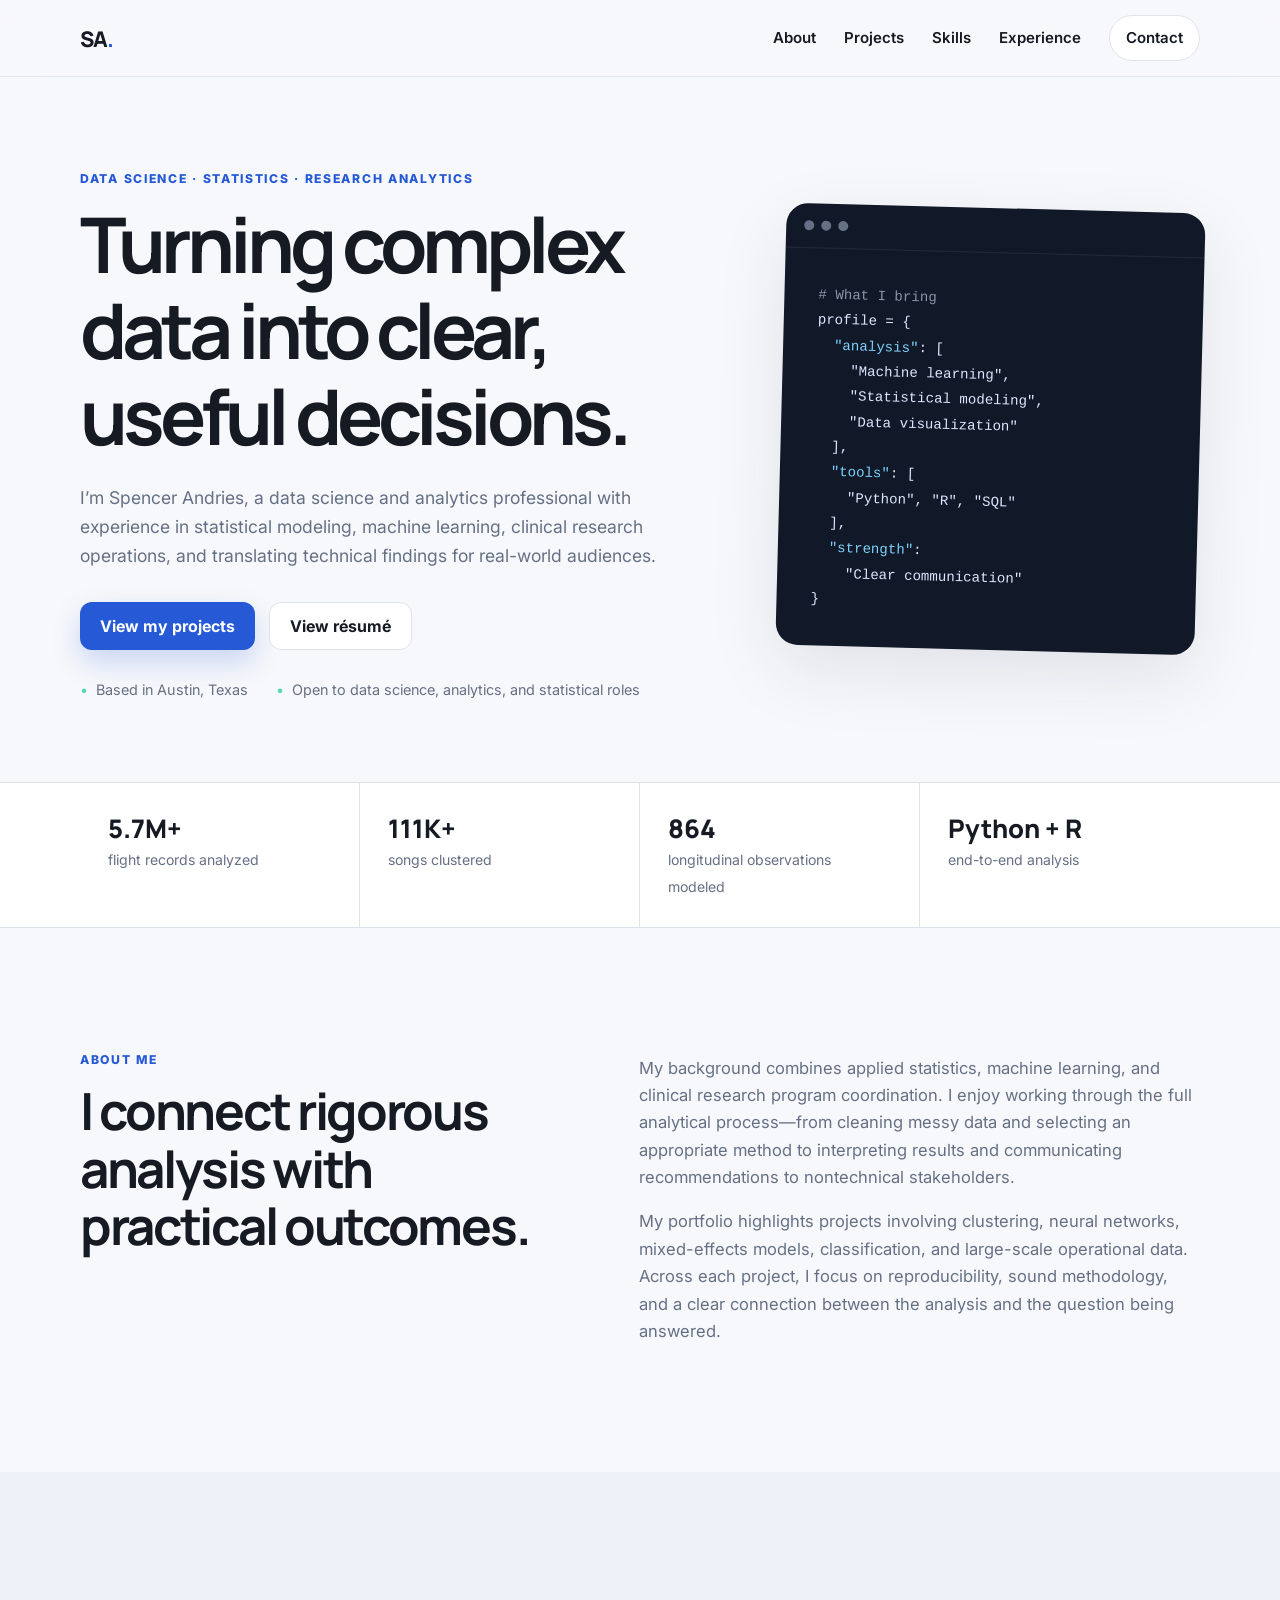
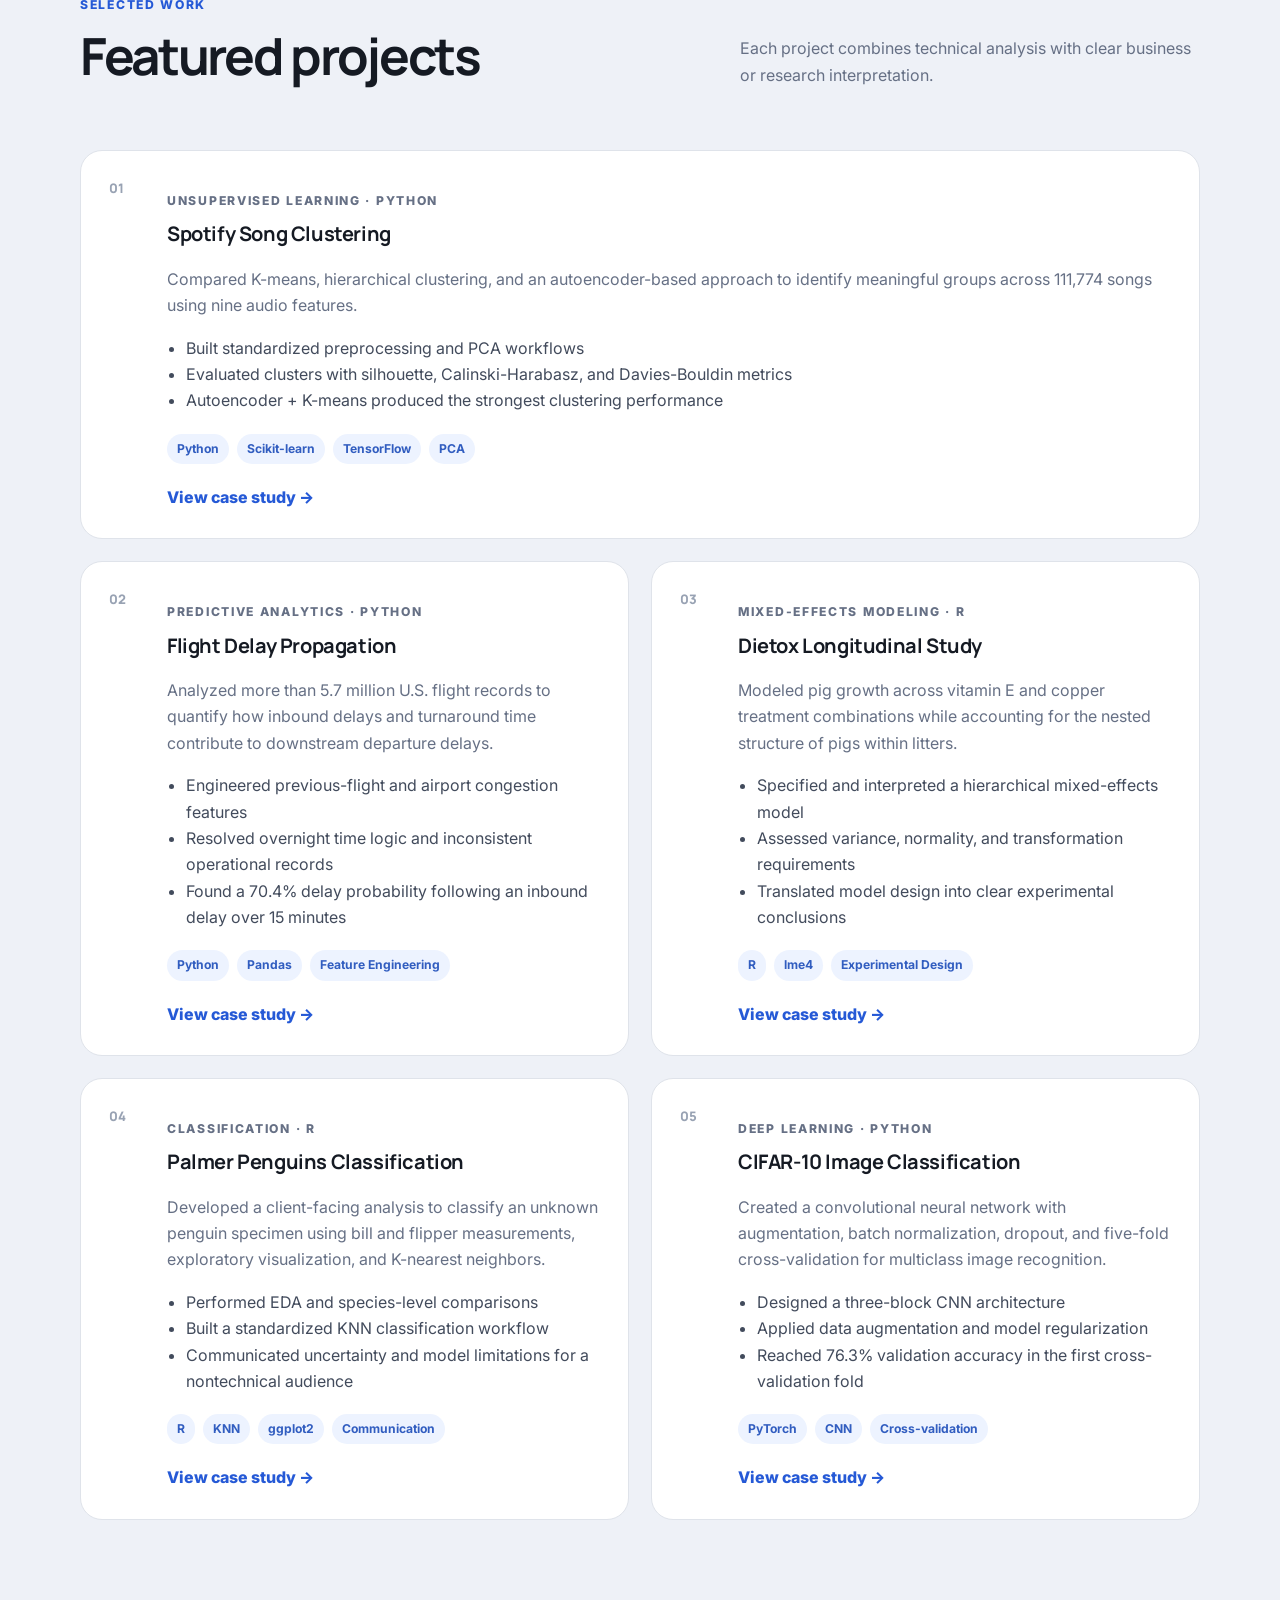
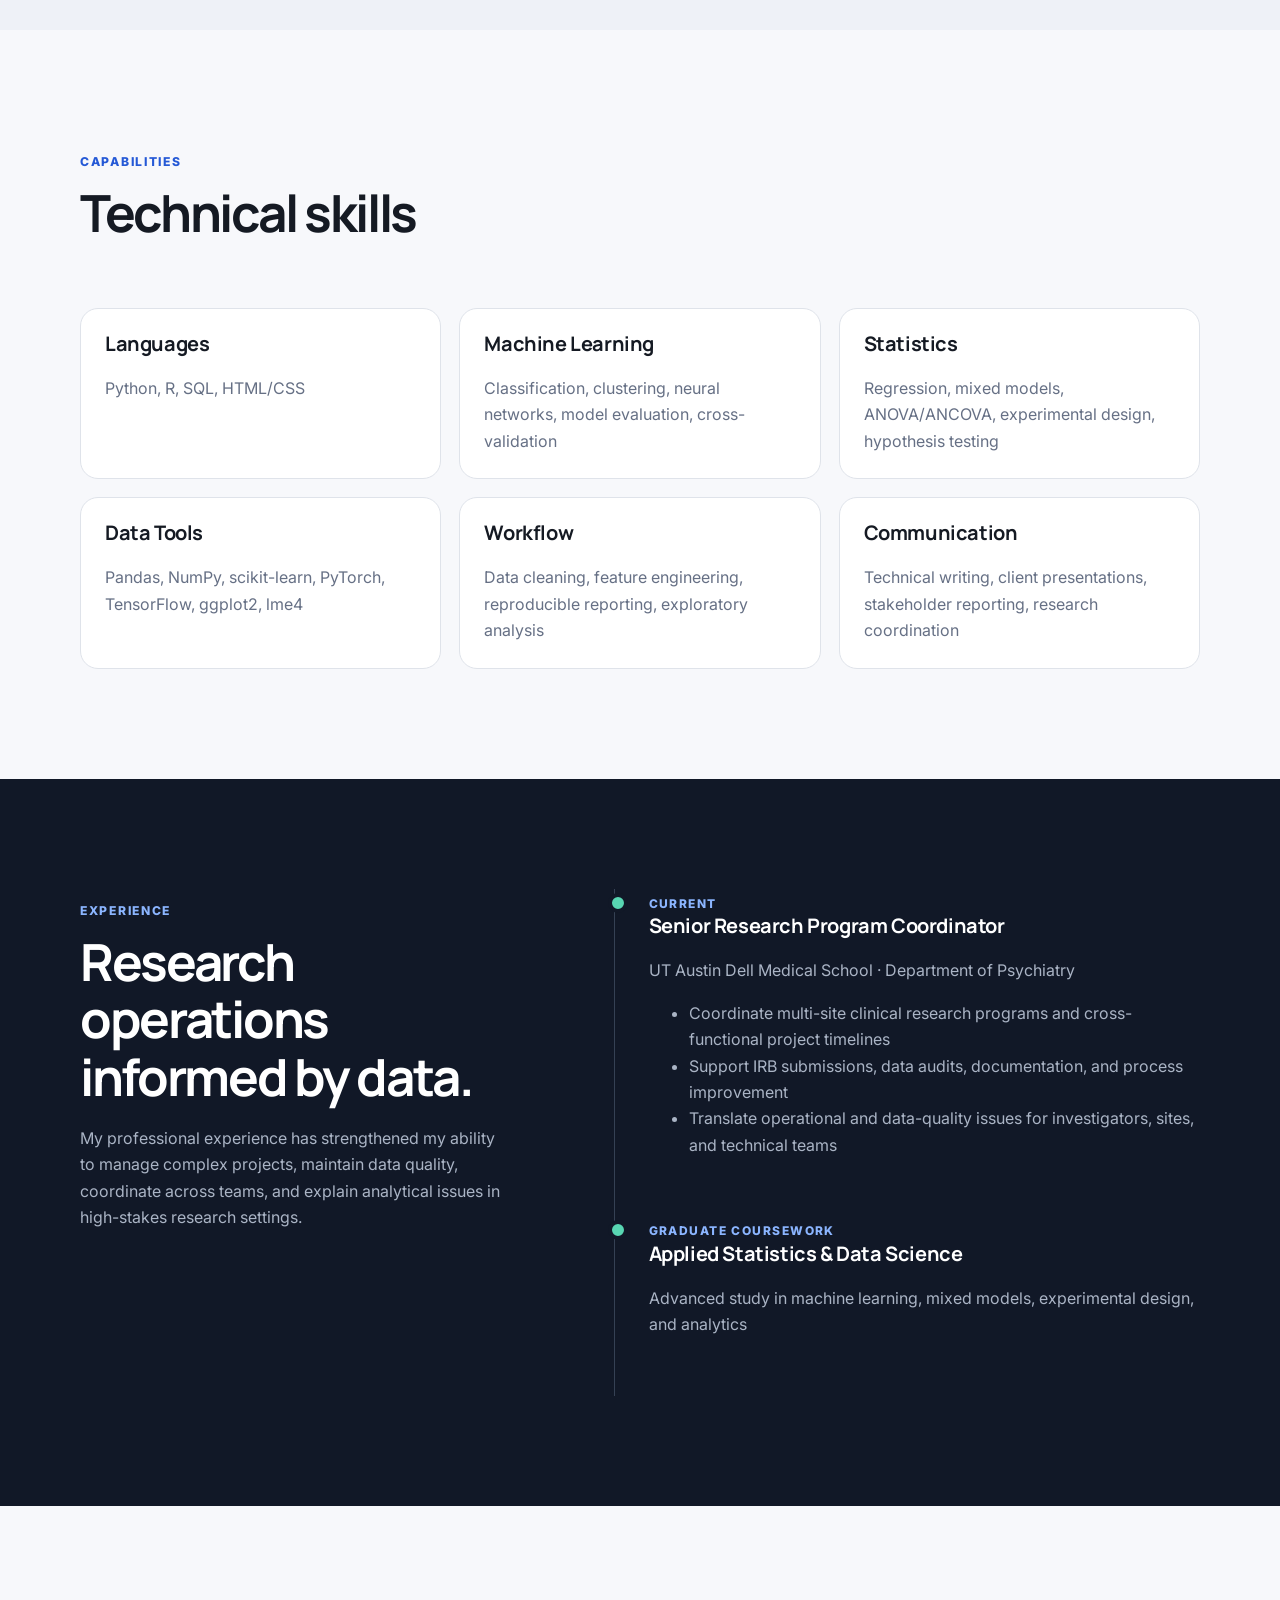
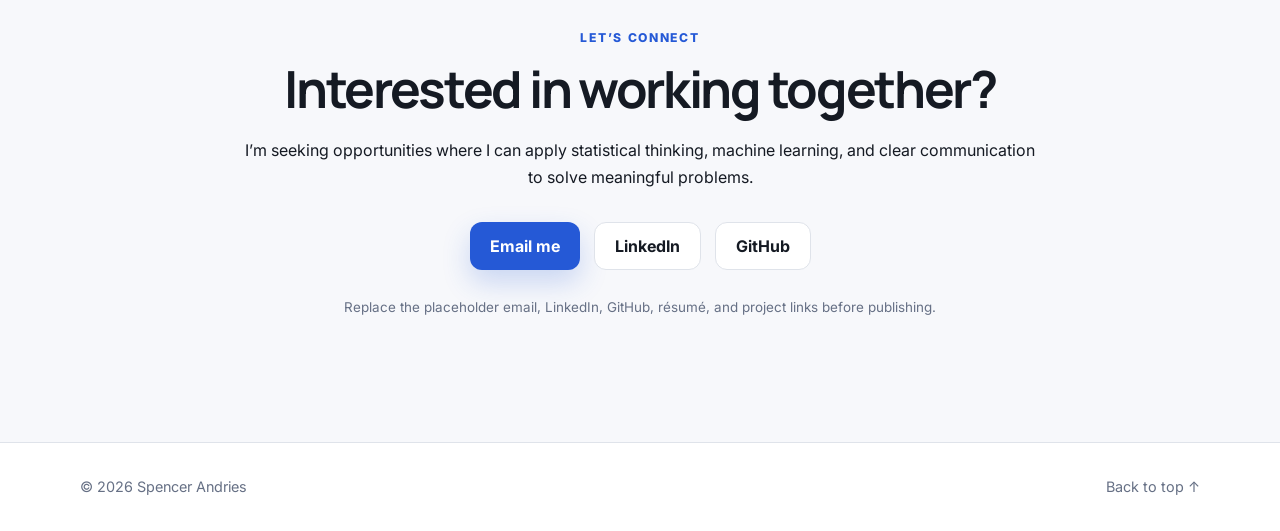
==== index.html @ 8695dea1 "Initial portfolia" ====
<!DOCTYPE html>
<html lang="en">
<head>
  <meta charset="UTF-8" />
  <meta name="viewport" content="width=device-width, initial-scale=1.0" />
  <meta name="description" content="Data science portfolio of Spencer Andries, featuring machine learning, statistical modeling, and analytics projects." />
  <title>Spencer Andries | Data Science Portfolio</title>
  <link rel="preconnect" href="https://fonts.googleapis.com">
  <link rel="preconnect" href="https://fonts.gstatic.com" crossorigin>
  <link href="https://fonts.googleapis.com/css2?family=Inter:wght@400;500;600;700;800&family=Manrope:wght@600;700;800&display=swap" rel="stylesheet">
  <link rel="stylesheet" href="styles.css" />
</head>
<body>
  <header class="site-header">
    <nav class="nav container" aria-label="Primary navigation">
      <a class="brand" href="#top">SA<span>.</span></a>
      <button class="menu-toggle" aria-label="Open navigation" aria-expanded="false">☰</button>
      <div class="nav-links">
        <a href="#about">About</a>
        <a href="#projects">Projects</a>
        <a href="#skills">Skills</a>
        <a href="#experience">Experience</a>
        <a class="nav-cta" href="#contact">Contact</a>
      </div>
    </nav>
  </header>

  <main id="top">
    <section class="hero container">
      <div class="hero-copy">
        <p class="eyebrow">DATA SCIENCE · STATISTICS · RESEARCH ANALYTICS</p>
        <h1>Turning complex data into clear, useful decisions.</h1>
        <p class="hero-text">
          I’m Spencer Andries, a data science and analytics professional with experience in statistical modeling,
          machine learning, clinical research operations, and translating technical findings for real-world audiences.
        </p>
        <div class="hero-actions">
          <a class="button primary" href="#projects">View my projects</a>
          <a class="button secondary" href="resume.pdf" target="_blank" rel="noopener">View résumé</a>
        </div>
        <div class="hero-meta">
          <span>Based in Austin, Texas</span>
          <span>Open to data science, analytics, and statistical roles</span>
        </div>
      </div>

      <aside class="hero-card" aria-label="Profile summary">
        <div class="code-window">
          <div class="window-bar"><i></i><i></i><i></i></div>
          <pre><code><span class="muted"># What I bring</span>
profile = {
  <span class="accent">"analysis"</span>: [
    "Machine learning",
    "Statistical modeling",
    "Data visualization"
  ],
  <span class="accent">"tools"</span>: [
    "Python", "R", "SQL"
  ],
  <span class="accent">"strength"</span>:
    "Clear communication"
}</code></pre>
        </div>
      </aside>
    </section>

    <section class="stats-strip" aria-label="Portfolio highlights">
      <div class="container stats-grid">
        <div><strong>5.7M+</strong><span>flight records analyzed</span></div>
        <div><strong>111K+</strong><span>songs clustered</span></div>
        <div><strong>864</strong><span>longitudinal observations modeled</span></div>
        <div><strong>Python + R</strong><span>end-to-end analysis</span></div>
      </div>
    </section>

    <section id="about" class="section container split-section">
      <div>
        <p class="section-label">About me</p>
        <h2>I connect rigorous analysis with practical outcomes.</h2>
      </div>
      <div class="about-copy">
        <p>
          My background combines applied statistics, machine learning, and clinical research program coordination.
          I enjoy working through the full analytical process—from cleaning messy data and selecting an appropriate
          method to interpreting results and communicating recommendations to nontechnical stakeholders.
        </p>
        <p>
          My portfolio highlights projects involving clustering, neural networks, mixed-effects models, classification,
          and large-scale operational data. Across each project, I focus on reproducibility, sound methodology, and a
          clear connection between the analysis and the question being answered.
        </p>
      </div>
    </section>

    <section id="projects" class="section section-alt">
      <div class="container">
        <div class="section-heading">
          <div>
            <p class="section-label">Selected work</p>
            <h2>Featured projects</h2>
          </div>
          <p>Each project combines technical analysis with clear business or research interpretation.</p>
        </div>

        <div class="project-grid">
          <article class="project-card featured">
            <div class="project-number">01</div>
            <div class="project-content">
              <p class="project-type">Unsupervised Learning · Python</p>
              <h3>Spotify Song Clustering</h3>
              <p>
                Compared K-means, hierarchical clustering, and an autoencoder-based approach to identify meaningful
                groups across 111,774 songs using nine audio features.
              </p>
              <ul>
                <li>Built standardized preprocessing and PCA workflows</li>
                <li>Evaluated clusters with silhouette, Calinski-Harabasz, and Davies-Bouldin metrics</li>
                <li>Autoencoder + K-means produced the strongest clustering performance</li>
              </ul>
              <div class="tags"><span>Python</span><span>Scikit-learn</span><span>TensorFlow</span><span>PCA</span></div>
              <a href="#" aria-label="View Spotify clustering case study">View case study →</a>
            </div>
          </article>

          <article class="project-card">
            <div class="project-number">02</div>
            <div class="project-content">
              <p class="project-type">Predictive Analytics · Python</p>
              <h3>Flight Delay Propagation</h3>
              <p>
                Analyzed more than 5.7 million U.S. flight records to quantify how inbound delays and turnaround time
                contribute to downstream departure delays.
              </p>
              <ul>
                <li>Engineered previous-flight and airport congestion features</li>
                <li>Resolved overnight time logic and inconsistent operational records</li>
                <li>Found a 70.4% delay probability following an inbound delay over 15 minutes</li>
              </ul>
              <div class="tags"><span>Python</span><span>Pandas</span><span>Feature Engineering</span></div>
              <a href="#" aria-label="View flight delay case study">View case study →</a>
            </div>
          </article>

          <article class="project-card">
            <div class="project-number">03</div>
            <div class="project-content">
              <p class="project-type">Mixed-Effects Modeling · R</p>
              <h3>Dietox Longitudinal Study</h3>
              <p>
                Modeled pig growth across vitamin E and copper treatment combinations while accounting for the nested
                structure of pigs within litters.
              </p>
              <ul>
                <li>Specified and interpreted a hierarchical mixed-effects model</li>
                <li>Assessed variance, normality, and transformation requirements</li>
                <li>Translated model design into clear experimental conclusions</li>
              </ul>
              <div class="tags"><span>R</span><span>lme4</span><span>Experimental Design</span></div>
              <a href="#" aria-label="View Dietox case study">View case study →</a>
            </div>
          </article>

          <article class="project-card">
            <div class="project-number">04</div>
            <div class="project-content">
              <p class="project-type">Classification · R</p>
              <h3>Palmer Penguins Classification</h3>
              <p>
                Developed a client-facing analysis to classify an unknown penguin specimen using bill and flipper
                measurements, exploratory visualization, and K-nearest neighbors.
              </p>
              <ul>
                <li>Performed EDA and species-level comparisons</li>
                <li>Built a standardized KNN classification workflow</li>
                <li>Communicated uncertainty and model limitations for a nontechnical audience</li>
              </ul>
              <div class="tags"><span>R</span><span>KNN</span><span>ggplot2</span><span>Communication</span></div>
              <a href="#" aria-label="View penguin classification case study">View case study →</a>
            </div>
          </article>

          <article class="project-card">
            <div class="project-number">05</div>
            <div class="project-content">
              <p class="project-type">Deep Learning · Python</p>
              <h3>CIFAR-10 Image Classification</h3>
              <p>
                Created a convolutional neural network with augmentation, batch normalization, dropout, and five-fold
                cross-validation for multiclass image recognition.
              </p>
              <ul>
                <li>Designed a three-block CNN architecture</li>
                <li>Applied data augmentation and model regularization</li>
                <li>Reached 76.3% validation accuracy in the first cross-validation fold</li>
              </ul>
              <div class="tags"><span>PyTorch</span><span>CNN</span><span>Cross-validation</span></div>
              <a href="#" aria-label="View CIFAR-10 case study">View case study →</a>
            </div>
          </article>
        </div>
      </div>
    </section>

    <section id="skills" class="section container">
      <div class="section-heading">
        <div>
          <p class="section-label">Capabilities</p>
          <h2>Technical skills</h2>
        </div>
      </div>
      <div class="skills-grid">
        <div class="skill-group"><h3>Languages</h3><p>Python, R, SQL, HTML/CSS</p></div>
        <div class="skill-group"><h3>Machine Learning</h3><p>Classification, clustering, neural networks, model evaluation, cross-validation</p></div>
        <div class="skill-group"><h3>Statistics</h3><p>Regression, mixed models, ANOVA/ANCOVA, experimental design, hypothesis testing</p></div>
        <div class="skill-group"><h3>Data Tools</h3><p>Pandas, NumPy, scikit-learn, PyTorch, TensorFlow, ggplot2, lme4</p></div>
        <div class="skill-group"><h3>Workflow</h3><p>Data cleaning, feature engineering, reproducible reporting, exploratory analysis</p></div>
        <div class="skill-group"><h3>Communication</h3><p>Technical writing, client presentations, stakeholder reporting, research coordination</p></div>
      </div>
    </section>

    <section id="experience" class="section section-dark">
      <div class="container experience-layout">
        <div>
          <p class="section-label light">Experience</p>
          <h2>Research operations informed by data.</h2>
          <p class="experience-intro">
            My professional experience has strengthened my ability to manage complex projects, maintain data quality,
            coordinate across teams, and explain analytical issues in high-stakes research settings.
          </p>
        </div>
        <div class="timeline">
          <div class="timeline-item">
            <span>Current</span>
            <h3>Senior Research Program Coordinator</h3>
            <p>UT Austin Dell Medical School · Department of Psychiatry</p>
            <ul>
              <li>Coordinate multi-site clinical research programs and cross-functional project timelines</li>
              <li>Support IRB submissions, data audits, documentation, and process improvement</li>
              <li>Translate operational and data-quality issues for investigators, sites, and technical teams</li>
            </ul>
          </div>
          <div class="timeline-item">
            <span>Graduate Coursework</span>
            <h3>Applied Statistics & Data Science</h3>
            <p>Advanced study in machine learning, mixed models, experimental design, and analytics</p>
          </div>
        </div>
      </div>
    </section>

    <section id="contact" class="section container contact-section">
      <p class="section-label">Let’s connect</p>
      <h2>Interested in working together?</h2>
      <p>
        I’m seeking opportunities where I can apply statistical thinking, machine learning, and clear communication
        to solve meaningful problems.
      </p>
      <div class="contact-actions">
        <a class="button primary" href="mailto:your.email@example.com">Email me</a>
        <a class="button secondary" href="https://www.linkedin.com/" target="_blank" rel="noopener">LinkedIn</a>
        <a class="button secondary" href="https://github.com/" target="_blank" rel="noopener">GitHub</a>
      </div>
      <p class="contact-note">Replace the placeholder email, LinkedIn, GitHub, résumé, and project links before publishing.</p>
    </section>
  </main>

  <footer>
    <div class="container footer-inner">
      <p>© <span id="year"></span> Spencer Andries</p>
      <a href="#top">Back to top ↑</a>
    </div>
  </footer>

  <script src="script.js"></script>
</body>
</html>
---- styles.css ----
:root {
  --bg: #f7f8fb;
  --surface: #ffffff;
  --text: #151a23;
  --muted: #667085;
  --line: #dfe3ea;
  --primary: #2559d6;
  --primary-dark: #1845b8;
  --accent: #58d6b2;
  --dark: #111827;
  --shadow: 0 24px 70px rgba(24, 36, 66, 0.10);
  --radius: 22px;
}

* { box-sizing: border-box; }
html { scroll-behavior: smooth; }
body {
  margin: 0;
  font-family: Inter, system-ui, sans-serif;
  color: var(--text);
  background: var(--bg);
  line-height: 1.65;
}
a { color: inherit; text-decoration: none; }
.container { width: min(1120px, calc(100% - 40px)); margin: 0 auto; }

.site-header {
  position: sticky;
  top: 0;
  z-index: 10;
  background: rgba(247, 248, 251, 0.88);
  backdrop-filter: blur(16px);
  border-bottom: 1px solid rgba(223, 227, 234, 0.8);
}
.nav { height: 76px; display: flex; align-items: center; justify-content: space-between; }
.brand { font: 800 1.35rem Manrope, sans-serif; letter-spacing: -0.05em; }
.brand span { color: var(--primary); }
.nav-links { display: flex; align-items: center; gap: 28px; font-weight: 600; font-size: .94rem; }
.nav-links a:hover { color: var(--primary); }
.nav-cta { padding: 10px 16px; border: 1px solid var(--line); border-radius: 999px; background: white; }
.menu-toggle { display: none; border: 0; background: transparent; font-size: 1.6rem; }

.hero { min-height: 680px; display: grid; grid-template-columns: 1.2fr .8fr; align-items: center; gap: 72px; padding-top: 80px; padding-bottom: 80px; }
.eyebrow, .section-label, .project-type { color: var(--primary); font-weight: 800; font-size: .76rem; letter-spacing: .14em; text-transform: uppercase; }
h1, h2, h3 { font-family: Manrope, sans-serif; line-height: 1.12; margin-top: 0; }
h1 { font-size: clamp(3.1rem, 6vw, 5.8rem); letter-spacing: -.065em; margin-bottom: 24px; max-width: 850px; }
h2 { font-size: clamp(2rem, 4vw, 3.5rem); letter-spacing: -.045em; margin-bottom: 20px; }
h3 { font-size: 1.25rem; letter-spacing: -.02em; }
.hero-text { color: var(--muted); max-width: 720px; font-size: 1.1rem; }
.hero-actions, .contact-actions { display: flex; flex-wrap: wrap; gap: 14px; margin-top: 32px; }
.button { display: inline-flex; align-items: center; justify-content: center; min-height: 48px; padding: 0 20px; border-radius: 12px; font-weight: 700; transition: .2s ease; }
.button.primary { background: var(--primary); color: white; box-shadow: 0 12px 28px rgba(37, 89, 214, .22); }
.button.primary:hover { background: var(--primary-dark); transform: translateY(-2px); }
.button.secondary { border: 1px solid var(--line); background: white; }
.button.secondary:hover { border-color: var(--primary); color: var(--primary); }
.hero-meta { display: flex; flex-wrap: wrap; gap: 14px 28px; margin-top: 28px; color: var(--muted); font-size: .9rem; }
.hero-meta span::before { content: "•"; color: var(--accent); margin-right: 8px; }
.hero-card { transform: rotate(1.5deg); }
.code-window { background: var(--dark); color: #dce7ff; border-radius: var(--radius); box-shadow: var(--shadow); overflow: hidden; }
.window-bar { height: 45px; display: flex; align-items: center; gap: 7px; padding: 0 18px; border-bottom: 1px solid rgba(255,255,255,.08); }
.window-bar i { width: 10px; height: 10px; border-radius: 50%; background: #667085; }
.code-window pre { margin: 0; padding: 34px; overflow: auto; font-size: .88rem; line-height: 1.8; }
.code-window .accent { color: #7dd3fc; }
.code-window .muted { color: #8994a8; }

.stats-strip { background: var(--surface); border-block: 1px solid var(--line); }
.stats-grid { display: grid; grid-template-columns: repeat(4, 1fr); }
.stats-grid div { padding: 28px; border-right: 1px solid var(--line); }
.stats-grid div:last-child { border-right: 0; }
.stats-grid strong { display: block; font: 800 1.6rem Manrope; }
.stats-grid span { color: var(--muted); font-size: .88rem; }
.section { padding-top: 110px; padding-bottom: 110px; }
.section-alt { background: #eef1f7; }
.split-section { display: grid; grid-template-columns: .9fr 1.1fr; gap: 100px; }
.about-copy { color: var(--muted); font-size: 1.04rem; }
.section-heading { display: flex; justify-content: space-between; gap: 40px; align-items: end; margin-bottom: 46px; }
.section-heading > p { max-width: 460px; color: var(--muted); }

.project-grid { display: grid; grid-template-columns: repeat(2, 1fr); gap: 22px; }
.project-card { background: var(--surface); border: 1px solid var(--line); border-radius: var(--radius); padding: 28px; display: grid; grid-template-columns: 46px 1fr; gap: 12px; transition: .25s ease; }
.project-card:hover { transform: translateY(-5px); box-shadow: var(--shadow); border-color: #cbd4e5; }
.project-card.featured { grid-column: 1 / -1; }
.project-number { font: 800 .82rem Manrope; color: #98a2b3; }
.project-content p { color: var(--muted); }
.project-content ul { padding-left: 19px; color: #424b5c; }
.project-content > a { display: inline-block; margin-top: 20px; color: var(--primary); font-weight: 800; }
.tags { display: flex; flex-wrap: wrap; gap: 8px; margin-top: 20px; }
.tags span { background: #edf3ff; color: #315dc0; border-radius: 999px; padding: 5px 10px; font-size: .76rem; font-weight: 700; }

.skills-grid { display: grid; grid-template-columns: repeat(3, 1fr); gap: 18px; }
.skill-group { background: white; border: 1px solid var(--line); border-radius: 18px; padding: 24px; }
.skill-group p { color: var(--muted); margin-bottom: 0; }
.section-dark { background: var(--dark); color: white; }
.section-label.light { color: #8bb5ff; }
.experience-layout { display: grid; grid-template-columns: .85fr 1.15fr; gap: 100px; }
.experience-intro { color: #aab4c5; }
.timeline { border-left: 1px solid #354154; padding-left: 34px; }
.timeline-item { position: relative; padding-bottom: 42px; }
.timeline-item::before { content: ""; position: absolute; left: -41px; top: 4px; width: 12px; height: 12px; border: 4px solid var(--dark); border-radius: 50%; background: var(--accent); }
.timeline-item span { color: #8bb5ff; text-transform: uppercase; letter-spacing: .12em; font-weight: 800; font-size: .75rem; }
.timeline-item p, .timeline-item li { color: #aab4c5; }
.contact-section { text-align: center; max-width: 800px; }
.contact-actions { justify-content: center; }
.contact-note { margin-top: 26px; color: var(--muted); font-size: .84rem; }
footer { border-top: 1px solid var(--line); background: white; }
.footer-inner { display: flex; justify-content: space-between; align-items: center; min-height: 88px; font-size: .9rem; color: var(--muted); }

@media (max-width: 850px) {
  .hero, .split-section, .experience-layout { grid-template-columns: 1fr; gap: 50px; }
  .hero { padding-top: 60px; }
  .hero-card { transform: none; }
  .stats-grid { grid-template-columns: repeat(2, 1fr); }
  .stats-grid div:nth-child(2) { border-right: 0; }
  .stats-grid div:nth-child(-n+2) { border-bottom: 1px solid var(--line); }
  .skills-grid { grid-template-columns: repeat(2, 1fr); }
  .section-heading { display: block; }
}

@media (max-width: 650px) {
  .menu-toggle { display: block; }
  .nav-links { position: absolute; top: 76px; left: 0; right: 0; display: none; flex-direction: column; align-items: stretch; gap: 0; padding: 14px 20px 24px; background: var(--bg); border-bottom: 1px solid var(--line); }
  .nav-links.open { display: flex; }
  .nav-links a { padding: 13px 0; }
  h1 { font-size: 3rem; }
  .project-grid, .skills-grid { grid-template-columns: 1fr; }
  .project-card.featured { grid-column: auto; }
  .project-card { grid-template-columns: 1fr; }
  .section { padding-top: 80px; padding-bottom: 80px; }
  .footer-inner { flex-direction: column; justify-content: center; gap: 5px; }
}
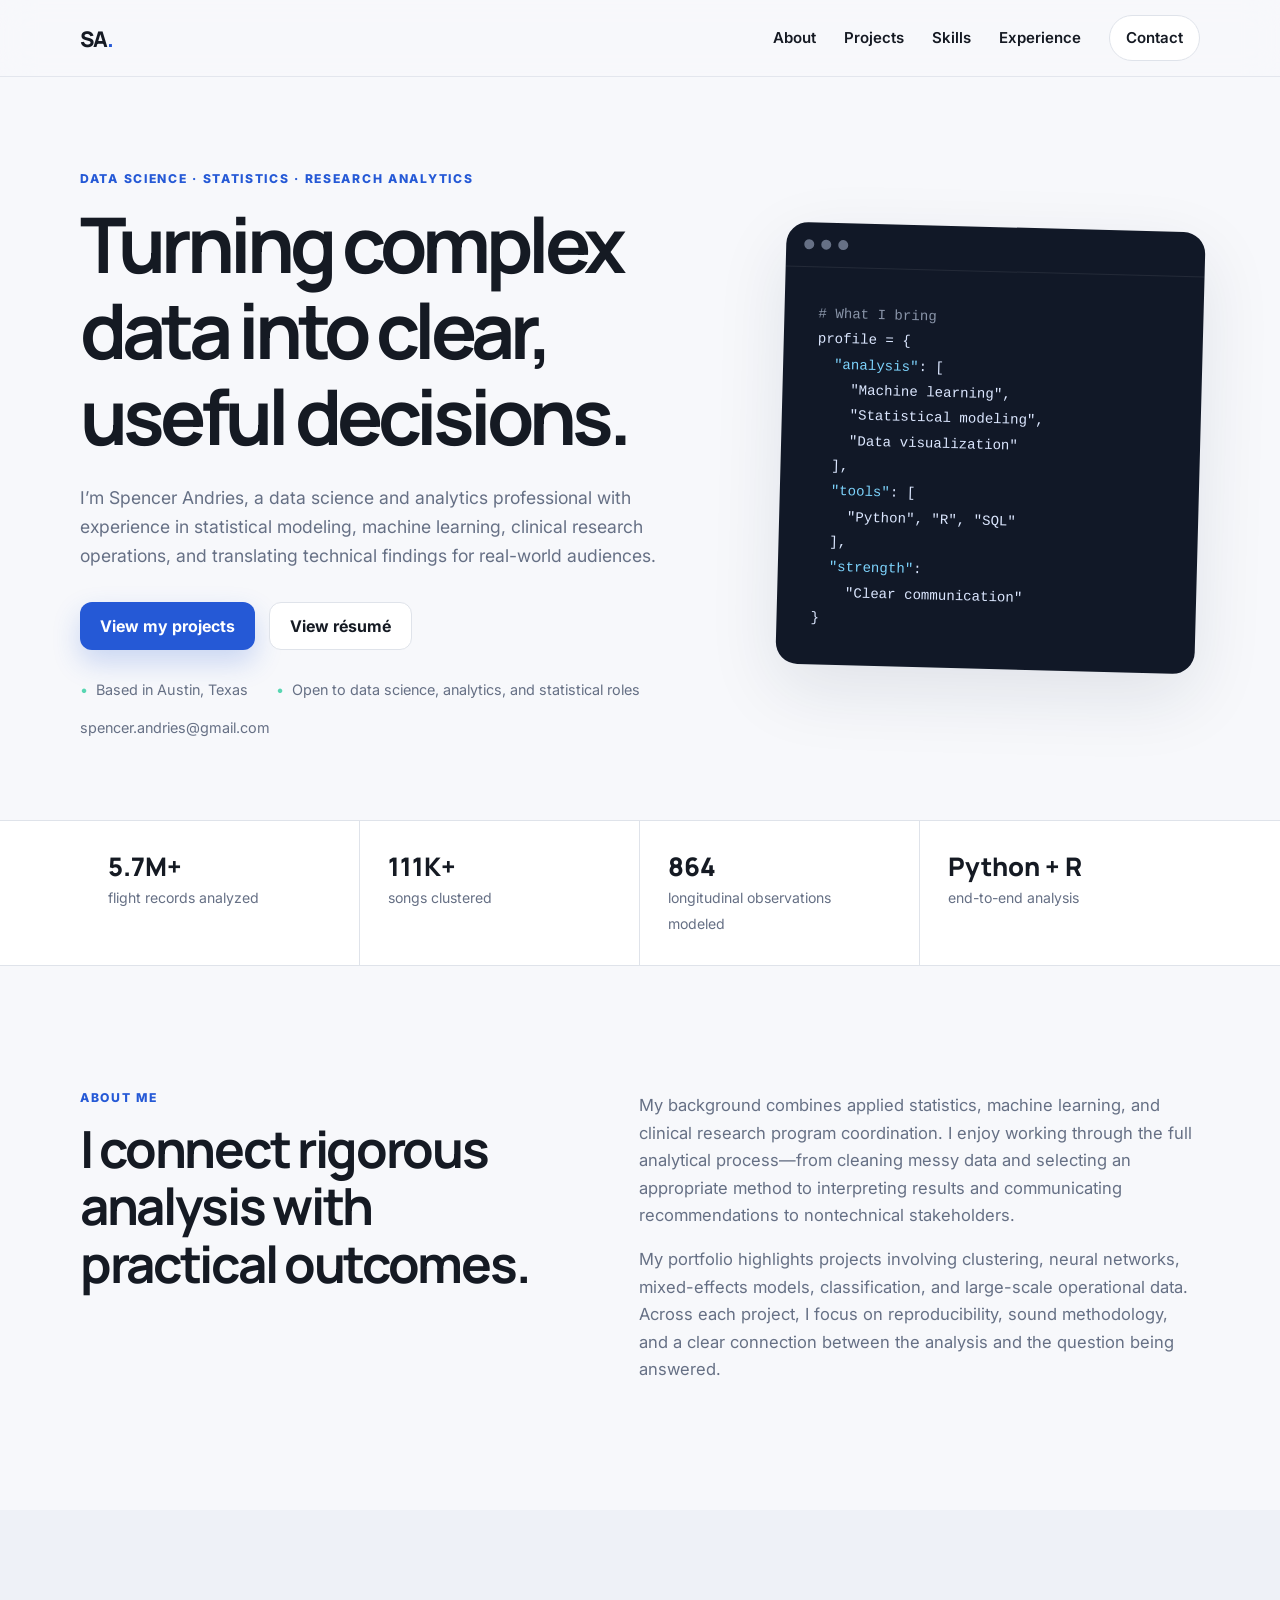
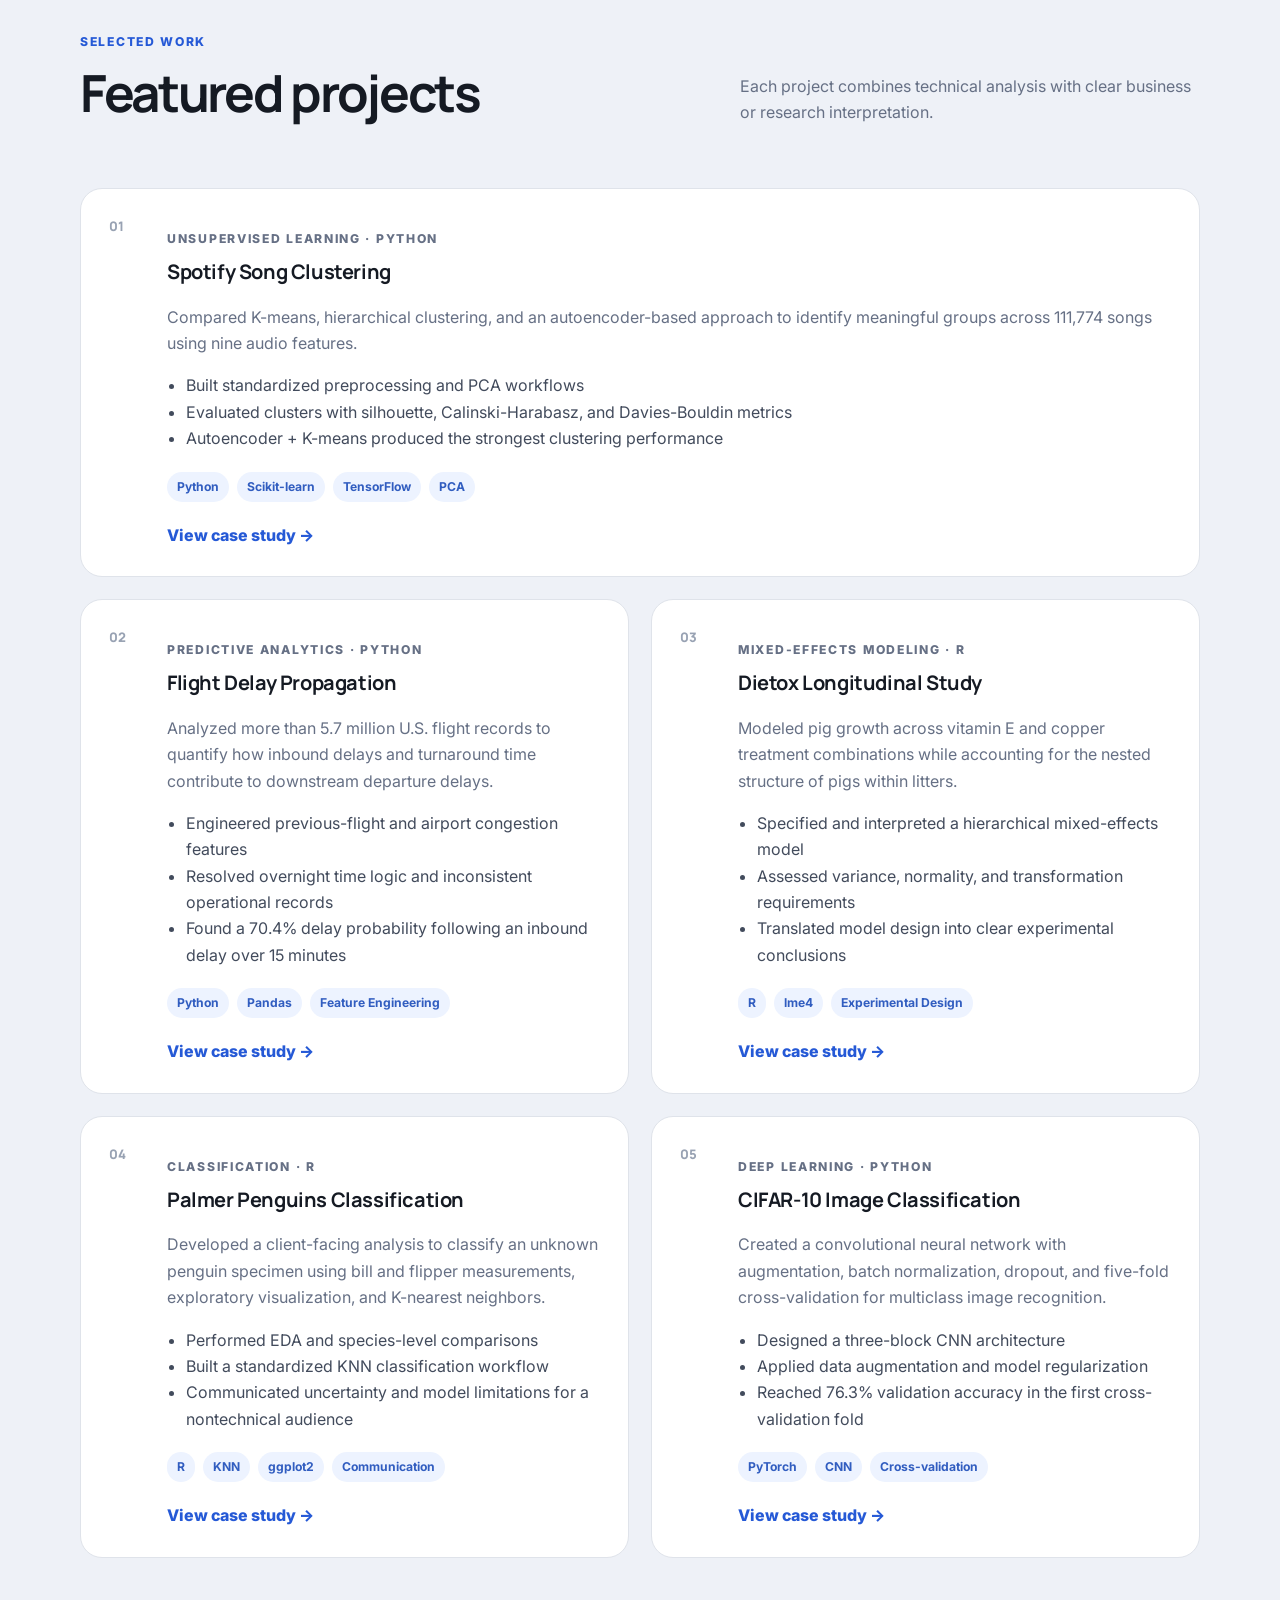
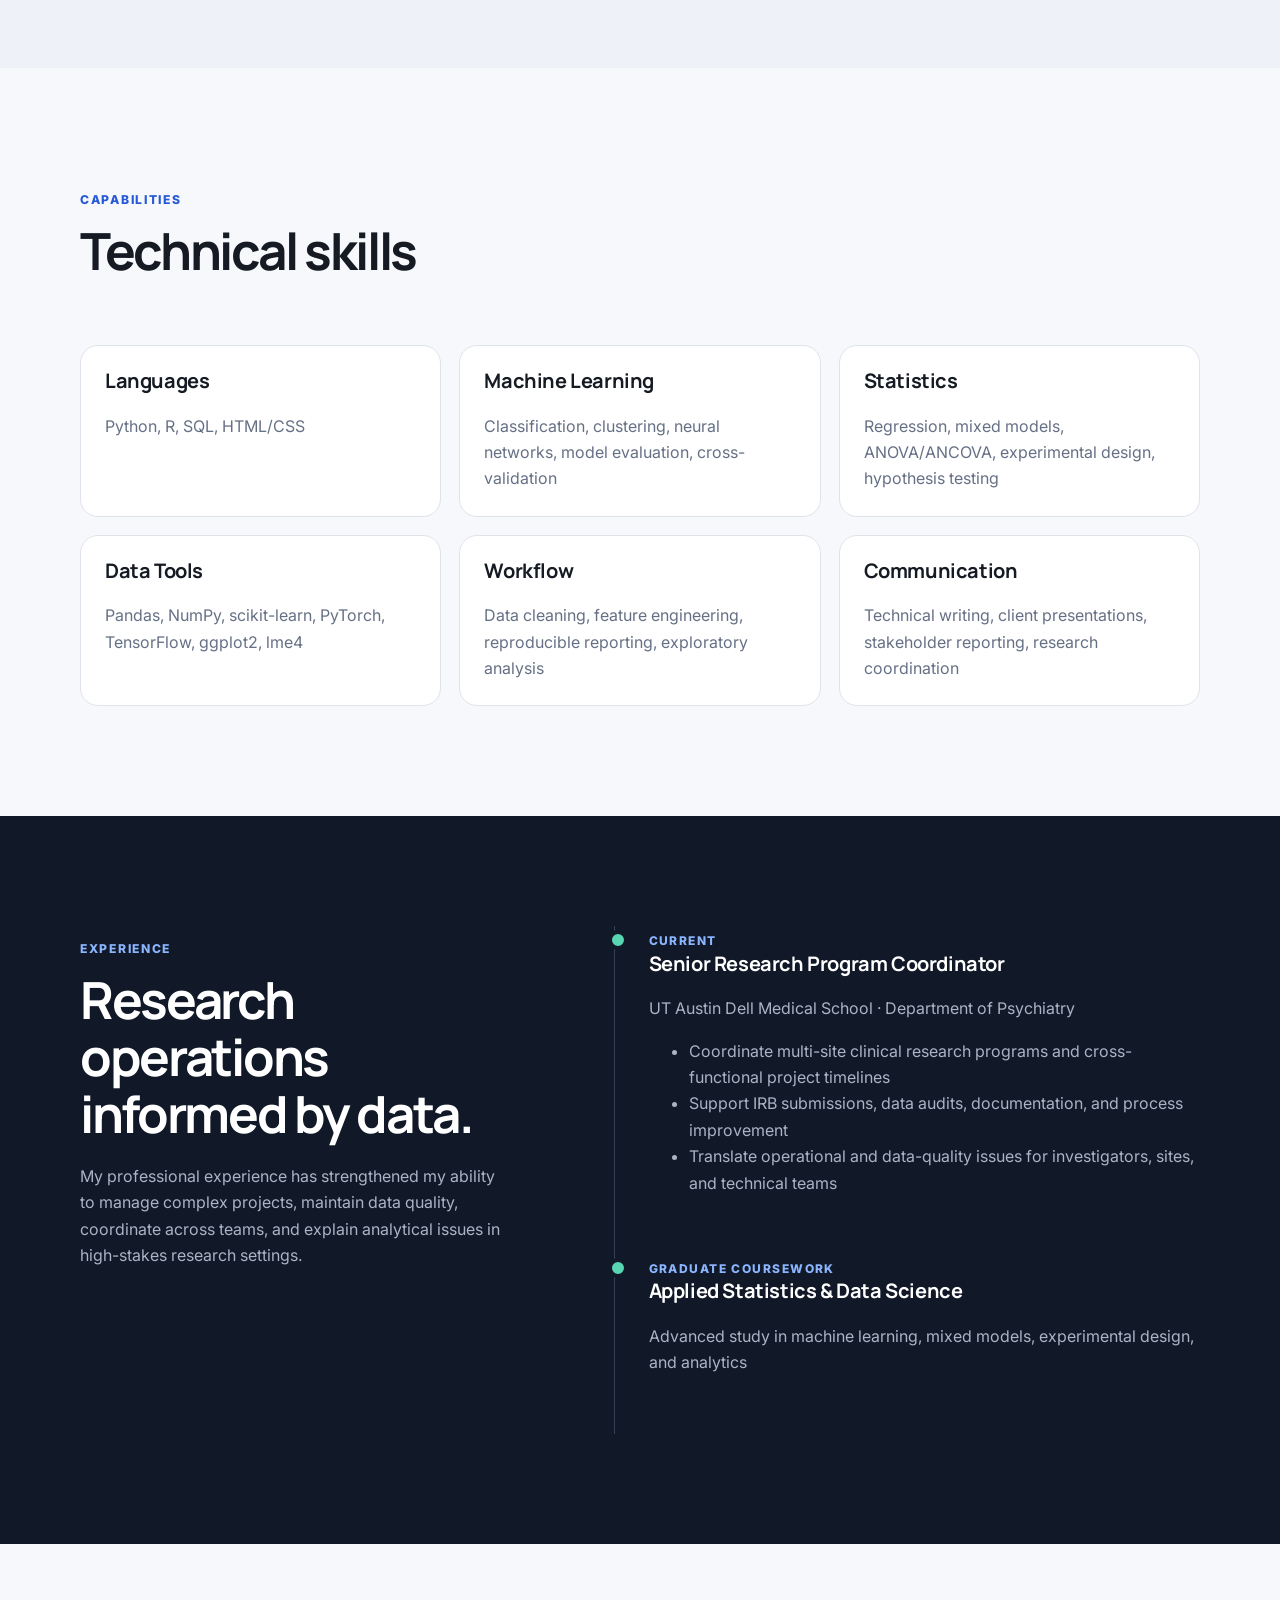
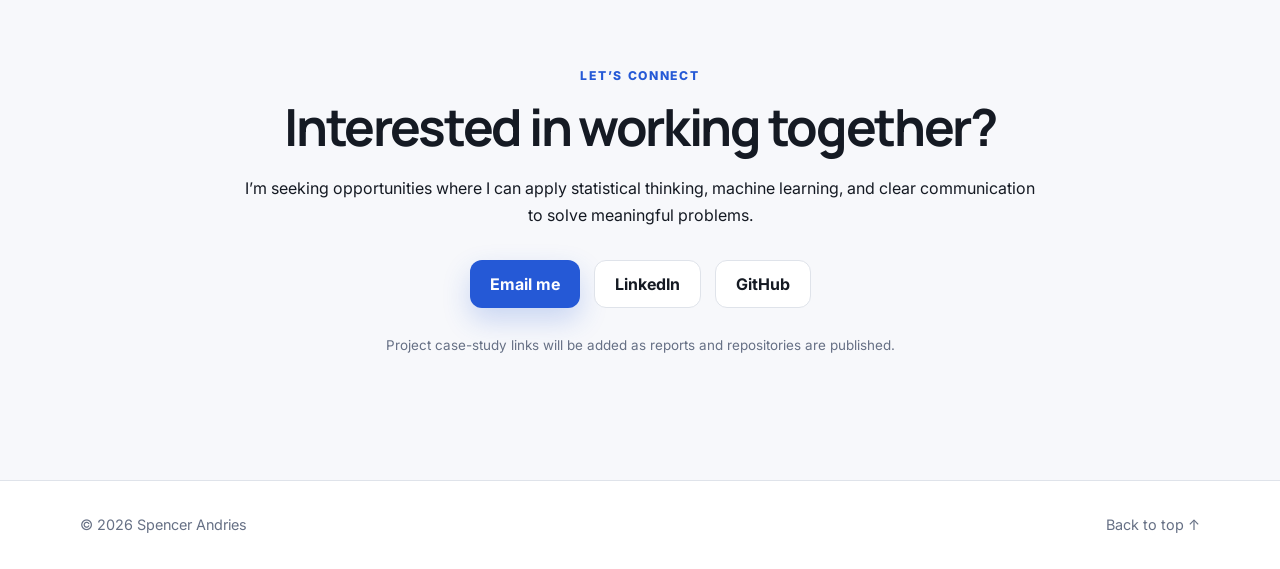
==== commit 83f1861f: "Add files via upload" ====
--- a/index.html
+++ b/index.html
@@ -36,11 +36,12 @@
         </p>
         <div class="hero-actions">
           <a class="button primary" href="#projects">View my projects</a>
-          <a class="button secondary" href="resume.pdf" target="_blank" rel="noopener">View résumé</a>
+          <a class="button secondary" href="resume.pdf" target="_blank" rel="noopener noreferrer">View résumé</a>
         </div>
         <div class="hero-meta">
           <span>Based in Austin, Texas</span>
           <span>Open to data science, analytics, and statistical roles</span>
+          <a href="mailto:spencer.andries@gmail.com">spencer.andries@gmail.com</a>
         </div>
       </div>
 
@@ -256,11 +257,11 @@
         to solve meaningful problems.
       </p>
       <div class="contact-actions">
-        <a class="button primary" href="mailto:your.email@example.com">Email me</a>
-        <a class="button secondary" href="https://www.linkedin.com/" target="_blank" rel="noopener">LinkedIn</a>
-        <a class="button secondary" href="https://github.com/" target="_blank" rel="noopener">GitHub</a>
-      </div>
-      <p class="contact-note">Replace the placeholder email, LinkedIn, GitHub, résumé, and project links before publishing.</p>
+        <a class="button primary" href="mailto:spencer.andries@gmail.com">Email me</a>
+        <a class="button secondary" href="https://www.linkedin.com/in/spencer-andries" target="_blank" rel="noopener noreferrer">LinkedIn</a>
+        <a class="button secondary" href="https://github.com/Klencer1/spencer-andries-portfolio" target="_blank" rel="noopener noreferrer">GitHub</a>
+      </div>
+      <p class="contact-note">Project case-study links will be added as reports and repositories are published.</p>
     </section>
   </main>
 
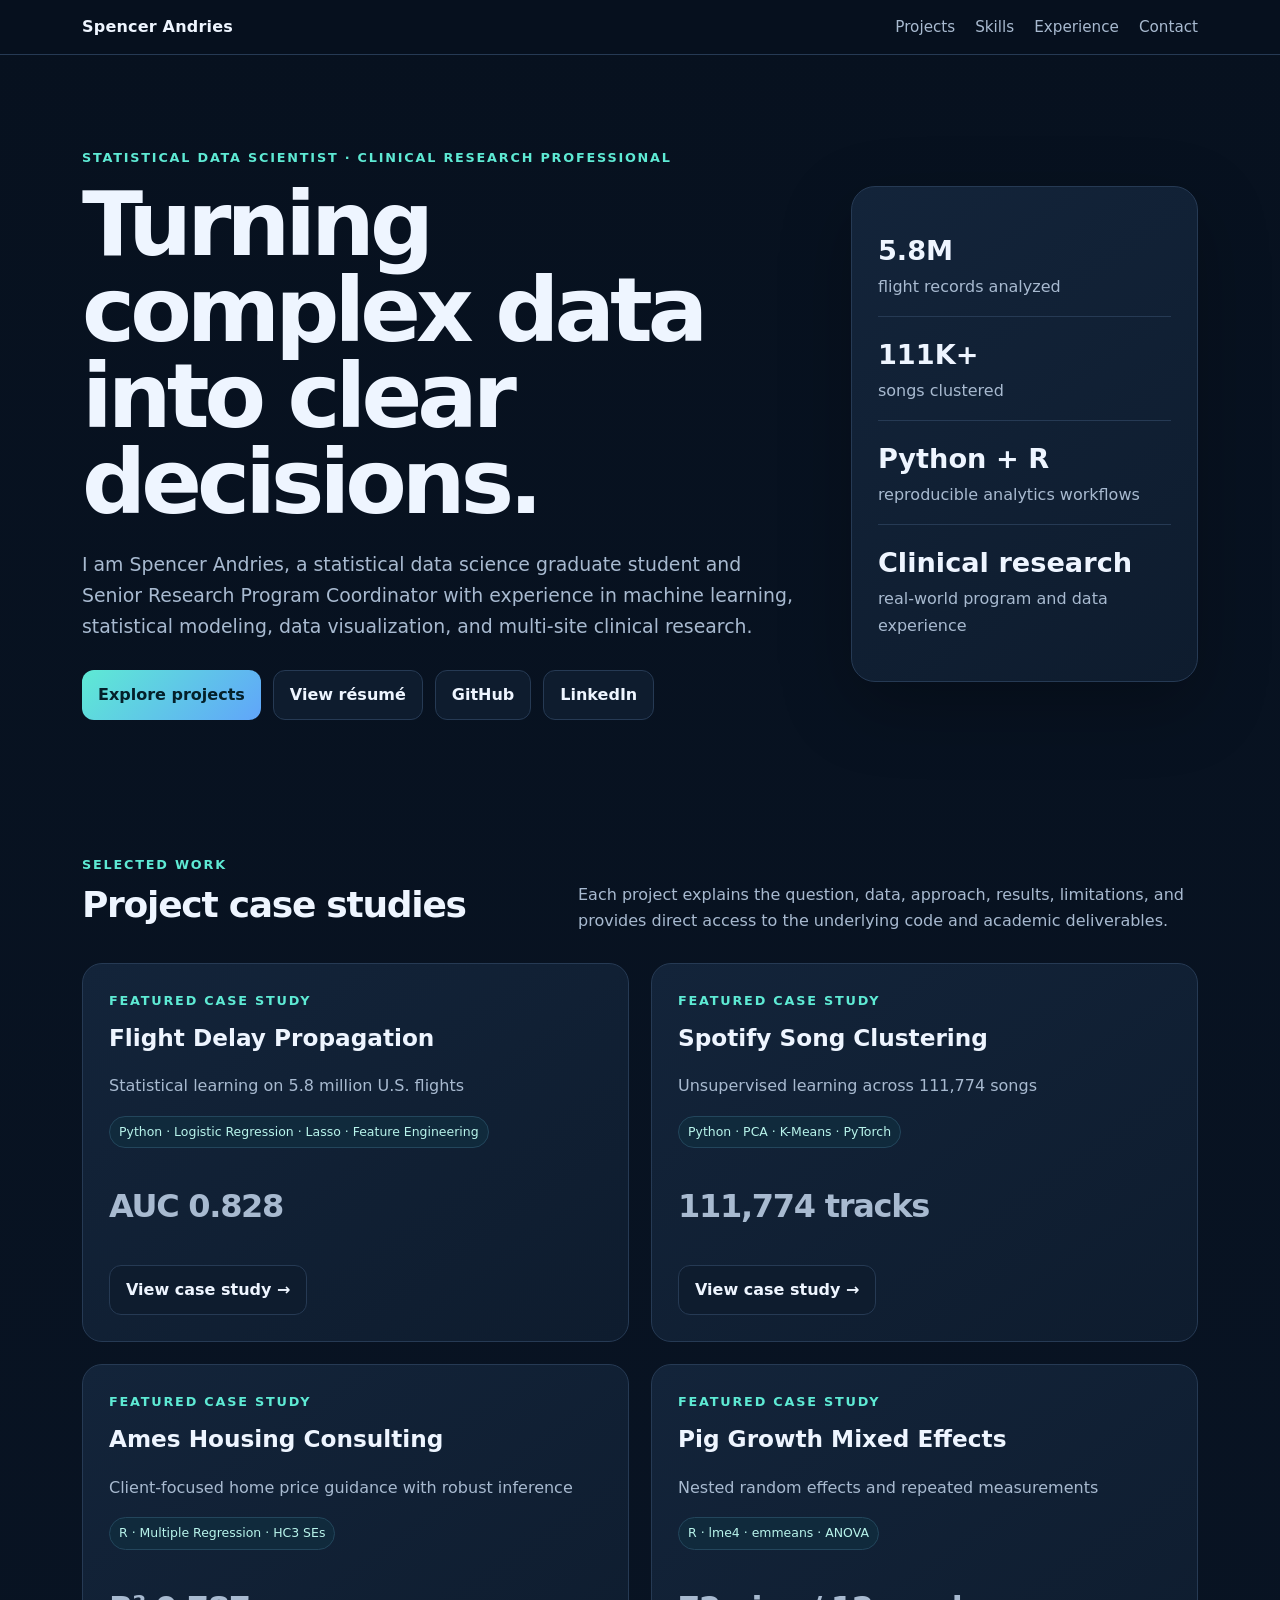
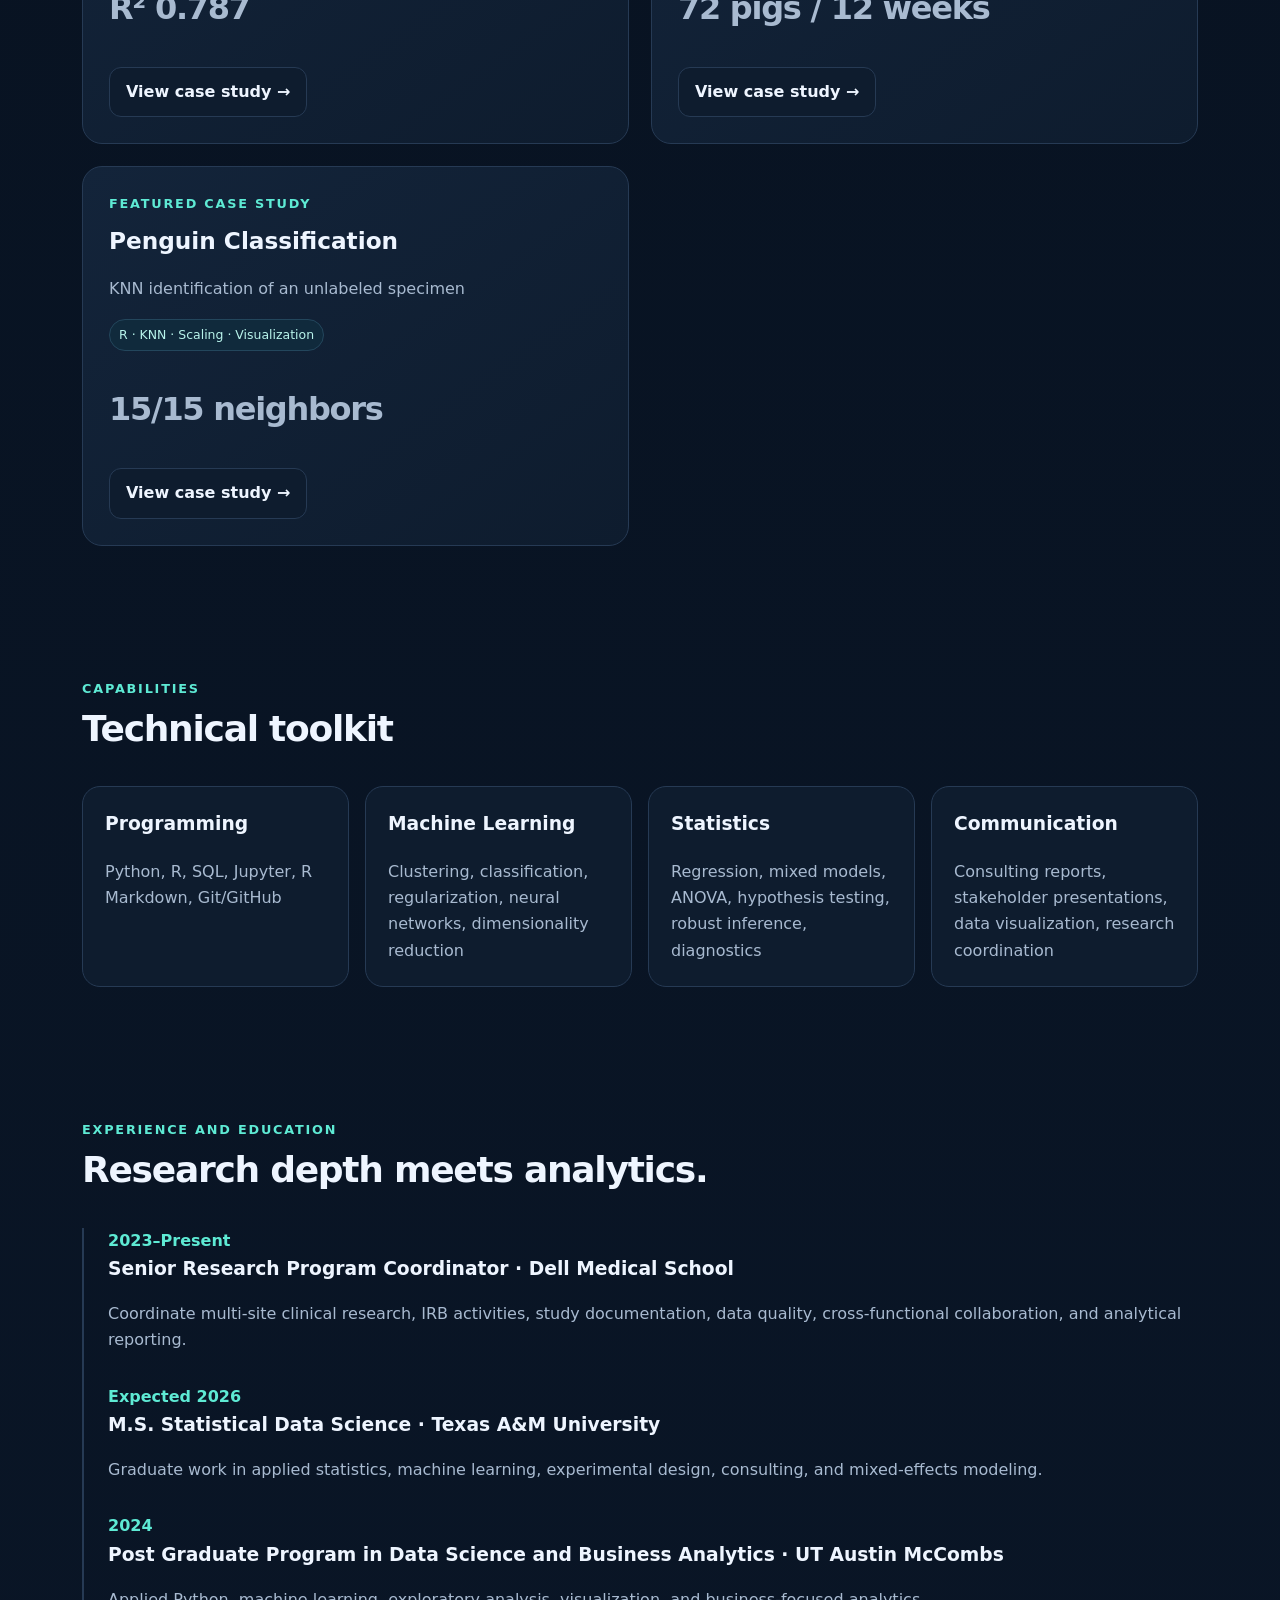
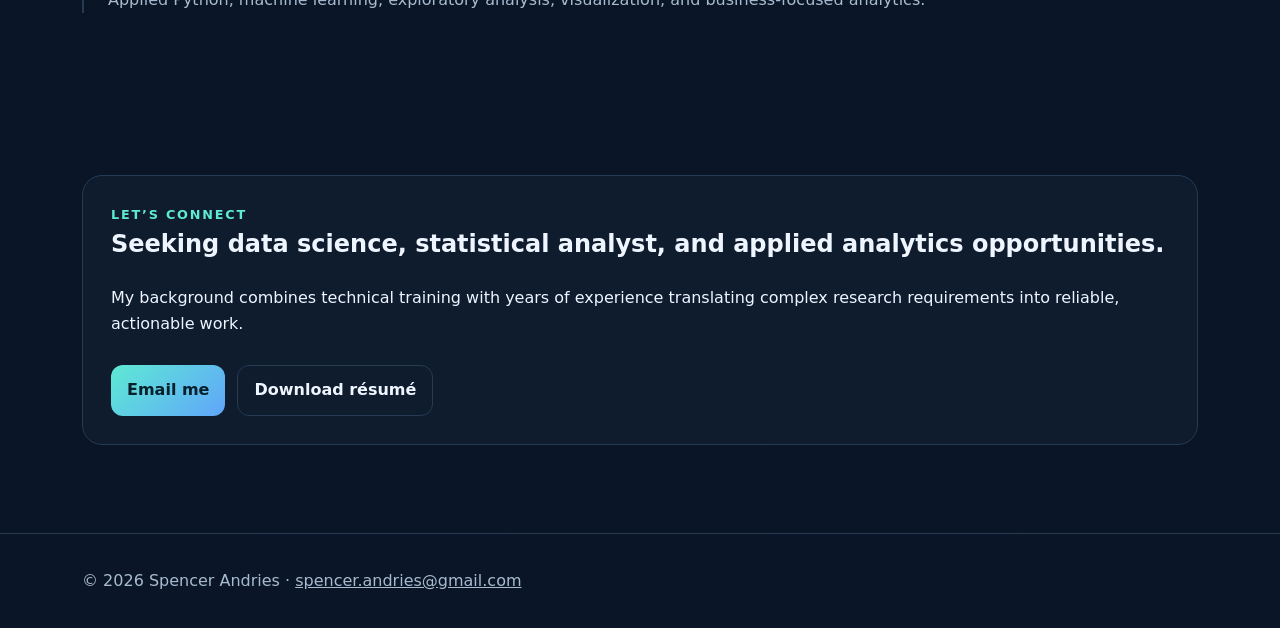
==== commit 8c388861: "Spencer Andries Portfolio details for Website" ====
--- a/index.html
+++ b/index.html
@@ -1,277 +1,5 @@
-<!DOCTYPE html>
-<html lang="en">
-<head>
-  <meta charset="UTF-8" />
-  <meta name="viewport" content="width=device-width, initial-scale=1.0" />
-  <meta name="description" content="Data science portfolio of Spencer Andries, featuring machine learning, statistical modeling, and analytics projects." />
-  <title>Spencer Andries | Data Science Portfolio</title>
-  <link rel="preconnect" href="https://fonts.googleapis.com">
-  <link rel="preconnect" href="https://fonts.gstatic.com" crossorigin>
-  <link href="https://fonts.googleapis.com/css2?family=Inter:wght@400;500;600;700;800&family=Manrope:wght@600;700;800&display=swap" rel="stylesheet">
-  <link rel="stylesheet" href="styles.css" />
-</head>
-<body>
-  <header class="site-header">
-    <nav class="nav container" aria-label="Primary navigation">
-      <a class="brand" href="#top">SA<span>.</span></a>
-      <button class="menu-toggle" aria-label="Open navigation" aria-expanded="false">☰</button>
-      <div class="nav-links">
-        <a href="#about">About</a>
-        <a href="#projects">Projects</a>
-        <a href="#skills">Skills</a>
-        <a href="#experience">Experience</a>
-        <a class="nav-cta" href="#contact">Contact</a>
-      </div>
-    </nav>
-  </header>
-
-  <main id="top">
-    <section class="hero container">
-      <div class="hero-copy">
-        <p class="eyebrow">DATA SCIENCE · STATISTICS · RESEARCH ANALYTICS</p>
-        <h1>Turning complex data into clear, useful decisions.</h1>
-        <p class="hero-text">
-          I’m Spencer Andries, a data science and analytics professional with experience in statistical modeling,
-          machine learning, clinical research operations, and translating technical findings for real-world audiences.
-        </p>
-        <div class="hero-actions">
-          <a class="button primary" href="#projects">View my projects</a>
-          <a class="button secondary" href="resume.pdf" target="_blank" rel="noopener noreferrer">View résumé</a>
-        </div>
-        <div class="hero-meta">
-          <span>Based in Austin, Texas</span>
-          <span>Open to data science, analytics, and statistical roles</span>
-          <a href="mailto:spencer.andries@gmail.com">spencer.andries@gmail.com</a>
-        </div>
-      </div>
-
-      <aside class="hero-card" aria-label="Profile summary">
-        <div class="code-window">
-          <div class="window-bar"><i></i><i></i><i></i></div>
-          <pre><code><span class="muted"># What I bring</span>
-profile = {
-  <span class="accent">"analysis"</span>: [
-    "Machine learning",
-    "Statistical modeling",
-    "Data visualization"
-  ],
-  <span class="accent">"tools"</span>: [
-    "Python", "R", "SQL"
-  ],
-  <span class="accent">"strength"</span>:
-    "Clear communication"
-}</code></pre>
-        </div>
-      </aside>
-    </section>
-
-    <section class="stats-strip" aria-label="Portfolio highlights">
-      <div class="container stats-grid">
-        <div><strong>5.7M+</strong><span>flight records analyzed</span></div>
-        <div><strong>111K+</strong><span>songs clustered</span></div>
-        <div><strong>864</strong><span>longitudinal observations modeled</span></div>
-        <div><strong>Python + R</strong><span>end-to-end analysis</span></div>
-      </div>
-    </section>
-
-    <section id="about" class="section container split-section">
-      <div>
-        <p class="section-label">About me</p>
-        <h2>I connect rigorous analysis with practical outcomes.</h2>
-      </div>
-      <div class="about-copy">
-        <p>
-          My background combines applied statistics, machine learning, and clinical research program coordination.
-          I enjoy working through the full analytical process—from cleaning messy data and selecting an appropriate
-          method to interpreting results and communicating recommendations to nontechnical stakeholders.
-        </p>
-        <p>
-          My portfolio highlights projects involving clustering, neural networks, mixed-effects models, classification,
-          and large-scale operational data. Across each project, I focus on reproducibility, sound methodology, and a
-          clear connection between the analysis and the question being answered.
-        </p>
-      </div>
-    </section>
-
-    <section id="projects" class="section section-alt">
-      <div class="container">
-        <div class="section-heading">
-          <div>
-            <p class="section-label">Selected work</p>
-            <h2>Featured projects</h2>
-          </div>
-          <p>Each project combines technical analysis with clear business or research interpretation.</p>
-        </div>
-
-        <div class="project-grid">
-          <article class="project-card featured">
-            <div class="project-number">01</div>
-            <div class="project-content">
-              <p class="project-type">Unsupervised Learning · Python</p>
-              <h3>Spotify Song Clustering</h3>
-              <p>
-                Compared K-means, hierarchical clustering, and an autoencoder-based approach to identify meaningful
-                groups across 111,774 songs using nine audio features.
-              </p>
-              <ul>
-                <li>Built standardized preprocessing and PCA workflows</li>
-                <li>Evaluated clusters with silhouette, Calinski-Harabasz, and Davies-Bouldin metrics</li>
-                <li>Autoencoder + K-means produced the strongest clustering performance</li>
-              </ul>
-              <div class="tags"><span>Python</span><span>Scikit-learn</span><span>TensorFlow</span><span>PCA</span></div>
-              <a href="#" aria-label="View Spotify clustering case study">View case study →</a>
-            </div>
-          </article>
-
-          <article class="project-card">
-            <div class="project-number">02</div>
-            <div class="project-content">
-              <p class="project-type">Predictive Analytics · Python</p>
-              <h3>Flight Delay Propagation</h3>
-              <p>
-                Analyzed more than 5.7 million U.S. flight records to quantify how inbound delays and turnaround time
-                contribute to downstream departure delays.
-              </p>
-              <ul>
-                <li>Engineered previous-flight and airport congestion features</li>
-                <li>Resolved overnight time logic and inconsistent operational records</li>
-                <li>Found a 70.4% delay probability following an inbound delay over 15 minutes</li>
-              </ul>
-              <div class="tags"><span>Python</span><span>Pandas</span><span>Feature Engineering</span></div>
-              <a href="#" aria-label="View flight delay case study">View case study →</a>
-            </div>
-          </article>
-
-          <article class="project-card">
-            <div class="project-number">03</div>
-            <div class="project-content">
-              <p class="project-type">Mixed-Effects Modeling · R</p>
-              <h3>Dietox Longitudinal Study</h3>
-              <p>
-                Modeled pig growth across vitamin E and copper treatment combinations while accounting for the nested
-                structure of pigs within litters.
-              </p>
-              <ul>
-                <li>Specified and interpreted a hierarchical mixed-effects model</li>
-                <li>Assessed variance, normality, and transformation requirements</li>
-                <li>Translated model design into clear experimental conclusions</li>
-              </ul>
-              <div class="tags"><span>R</span><span>lme4</span><span>Experimental Design</span></div>
-              <a href="#" aria-label="View Dietox case study">View case study →</a>
-            </div>
-          </article>
-
-          <article class="project-card">
-            <div class="project-number">04</div>
-            <div class="project-content">
-              <p class="project-type">Classification · R</p>
-              <h3>Palmer Penguins Classification</h3>
-              <p>
-                Developed a client-facing analysis to classify an unknown penguin specimen using bill and flipper
-                measurements, exploratory visualization, and K-nearest neighbors.
-              </p>
-              <ul>
-                <li>Performed EDA and species-level comparisons</li>
-                <li>Built a standardized KNN classification workflow</li>
-                <li>Communicated uncertainty and model limitations for a nontechnical audience</li>
-              </ul>
-              <div class="tags"><span>R</span><span>KNN</span><span>ggplot2</span><span>Communication</span></div>
-              <a href="#" aria-label="View penguin classification case study">View case study →</a>
-            </div>
-          </article>
-
-          <article class="project-card">
-            <div class="project-number">05</div>
-            <div class="project-content">
-              <p class="project-type">Deep Learning · Python</p>
-              <h3>CIFAR-10 Image Classification</h3>
-              <p>
-                Created a convolutional neural network with augmentation, batch normalization, dropout, and five-fold
-                cross-validation for multiclass image recognition.
-              </p>
-              <ul>
-                <li>Designed a three-block CNN architecture</li>
-                <li>Applied data augmentation and model regularization</li>
-                <li>Reached 76.3% validation accuracy in the first cross-validation fold</li>
-              </ul>
-              <div class="tags"><span>PyTorch</span><span>CNN</span><span>Cross-validation</span></div>
-              <a href="#" aria-label="View CIFAR-10 case study">View case study →</a>
-            </div>
-          </article>
-        </div>
-      </div>
-    </section>
-
-    <section id="skills" class="section container">
-      <div class="section-heading">
-        <div>
-          <p class="section-label">Capabilities</p>
-          <h2>Technical skills</h2>
-        </div>
-      </div>
-      <div class="skills-grid">
-        <div class="skill-group"><h3>Languages</h3><p>Python, R, SQL, HTML/CSS</p></div>
-        <div class="skill-group"><h3>Machine Learning</h3><p>Classification, clustering, neural networks, model evaluation, cross-validation</p></div>
-        <div class="skill-group"><h3>Statistics</h3><p>Regression, mixed models, ANOVA/ANCOVA, experimental design, hypothesis testing</p></div>
-        <div class="skill-group"><h3>Data Tools</h3><p>Pandas, NumPy, scikit-learn, PyTorch, TensorFlow, ggplot2, lme4</p></div>
-        <div class="skill-group"><h3>Workflow</h3><p>Data cleaning, feature engineering, reproducible reporting, exploratory analysis</p></div>
-        <div class="skill-group"><h3>Communication</h3><p>Technical writing, client presentations, stakeholder reporting, research coordination</p></div>
-      </div>
-    </section>
-
-    <section id="experience" class="section section-dark">
-      <div class="container experience-layout">
-        <div>
-          <p class="section-label light">Experience</p>
-          <h2>Research operations informed by data.</h2>
-          <p class="experience-intro">
-            My professional experience has strengthened my ability to manage complex projects, maintain data quality,
-            coordinate across teams, and explain analytical issues in high-stakes research settings.
-          </p>
-        </div>
-        <div class="timeline">
-          <div class="timeline-item">
-            <span>Current</span>
-            <h3>Senior Research Program Coordinator</h3>
-            <p>UT Austin Dell Medical School · Department of Psychiatry</p>
-            <ul>
-              <li>Coordinate multi-site clinical research programs and cross-functional project timelines</li>
-              <li>Support IRB submissions, data audits, documentation, and process improvement</li>
-              <li>Translate operational and data-quality issues for investigators, sites, and technical teams</li>
-            </ul>
-          </div>
-          <div class="timeline-item">
-            <span>Graduate Coursework</span>
-            <h3>Applied Statistics & Data Science</h3>
-            <p>Advanced study in machine learning, mixed models, experimental design, and analytics</p>
-          </div>
-        </div>
-      </div>
-    </section>
-
-    <section id="contact" class="section container contact-section">
-      <p class="section-label">Let’s connect</p>
-      <h2>Interested in working together?</h2>
-      <p>
-        I’m seeking opportunities where I can apply statistical thinking, machine learning, and clear communication
-        to solve meaningful problems.
-      </p>
-      <div class="contact-actions">
-        <a class="button primary" href="mailto:spencer.andries@gmail.com">Email me</a>
-        <a class="button secondary" href="https://www.linkedin.com/in/spencer-andries" target="_blank" rel="noopener noreferrer">LinkedIn</a>
-        <a class="button secondary" href="https://github.com/Klencer1/spencer-andries-portfolio" target="_blank" rel="noopener noreferrer">GitHub</a>
-      </div>
-      <p class="contact-note">Project case-study links will be added as reports and repositories are published.</p>
-    </section>
-  </main>
-
-  <footer>
-    <div class="container footer-inner">
-      <p>© <span id="year"></span> Spencer Andries</p>
-      <a href="#top">Back to top ↑</a>
-    </div>
-  </footer>
-
-  <script src="script.js"></script>
-</body>
-</html>
+<!doctype html><html lang="en"><head><meta charset="utf-8"><meta name="viewport" content="width=device-width,initial-scale=1"><meta name="description" content="Data science portfolio of Spencer Andries"><title>Spencer Andries | Data Science Portfolio</title><link rel="stylesheet" href="assets/styles.css"></head><body><nav><div class="nav-inner"><a class="brand" href="index.html">Spencer Andries</a><div class="nav-links"><a href="index.html#projects">Projects</a><a href="index.html#skills">Skills</a><a href="index.html#experience">Experience</a><a class="keep" href="mailto:spencer.andries@gmail.com">Contact</a></div></div></nav><main><div class="container"><section class="hero"><div><div class="eyebrow">Statistical Data Scientist · Clinical Research Professional</div><h1>Turning complex data into clear decisions.</h1><p>I am Spencer Andries, a statistical data science graduate student and Senior Research Program Coordinator with experience in machine learning, statistical modeling, data visualization, and multi-site clinical research.</p><div class="button-row"><a class="btn primary" href="#projects">Explore projects</a><a class="btn" href="resume.pdf" target="_blank">View résumé</a><a class="btn" href="https://github.com/Klencer1" target="_blank" rel="noopener">GitHub</a><a class="btn" href="https://www.linkedin.com/in/spencer-andries" target="_blank" rel="noopener">LinkedIn</a></div></div><aside class="stat-panel"><div class="stat"><strong>5.8M</strong><span>flight records analyzed</span></div><div class="stat"><strong>111K+</strong><span>songs clustered</span></div><div class="stat"><strong>Python + R</strong><span>reproducible analytics workflows</span></div><div class="stat"><strong>Clinical research</strong><span>real-world program and data experience</span></div></aside></section>
+<section id="projects"><div class="section-head"><div><div class="eyebrow">Selected work</div><h2>Project case studies</h2></div><p>Each project explains the question, data, approach, results, limitations, and provides direct access to the underlying code and academic deliverables.</p></div><div class="grid"><article class="card"><div class="eyebrow">Featured case study</div><h3>Flight Delay Propagation</h3><p>Statistical learning on 5.8 million U.S. flights</p><div class="tag-row"><span class="tag">Python · Logistic Regression · Lasso · Feature Engineering</span></div><p class="metric">AUC 0.828</p><a class="btn" href="projects/flight-delay/index.html">View case study →</a></article><article class="card"><div class="eyebrow">Featured case study</div><h3>Spotify Song Clustering</h3><p>Unsupervised learning across 111,774 songs</p><div class="tag-row"><span class="tag">Python · PCA · K-Means · PyTorch</span></div><p class="metric">111,774 tracks</p><a class="btn" href="projects/spotify/index.html">View case study →</a></article><article class="card"><div class="eyebrow">Featured case study</div><h3>Ames Housing Consulting</h3><p>Client-focused home price guidance with robust inference</p><div class="tag-row"><span class="tag">R · Multiple Regression · HC3 SEs</span></div><p class="metric">R² 0.787</p><a class="btn" href="projects/ames-housing/index.html">View case study →</a></article><article class="card"><div class="eyebrow">Featured case study</div><h3>Pig Growth Mixed Effects</h3><p>Nested random effects and repeated measurements</p><div class="tag-row"><span class="tag">R · lme4 · emmeans · ANOVA</span></div><p class="metric">72 pigs / 12 weeks</p><a class="btn" href="projects/mixed-effects/index.html">View case study →</a></article><article class="card"><div class="eyebrow">Featured case study</div><h3>Penguin Classification</h3><p>KNN identification of an unlabeled specimen</p><div class="tag-row"><span class="tag">R · KNN · Scaling · Visualization</span></div><p class="metric">15/15 neighbors</p><a class="btn" href="projects/penguin-classification/index.html">View case study →</a></article></div></section>
+<section id="skills"><div class="section-head"><div><div class="eyebrow">Capabilities</div><h2>Technical toolkit</h2></div></div><div class="skills"><div class="skill-group"><h3>Programming</h3><p>Python, R, SQL, Jupyter, R Markdown, Git/GitHub</p></div><div class="skill-group"><h3>Machine Learning</h3><p>Clustering, classification, regularization, neural networks, dimensionality reduction</p></div><div class="skill-group"><h3>Statistics</h3><p>Regression, mixed models, ANOVA, hypothesis testing, robust inference, diagnostics</p></div><div class="skill-group"><h3>Communication</h3><p>Consulting reports, stakeholder presentations, data visualization, research coordination</p></div></div></section>
+<section id="experience"><div class="section-head"><div><div class="eyebrow">Experience and education</div><h2>Research depth meets analytics.</h2></div></div><div class="timeline"><div class="timeline-item"><div class="meta">2023–Present</div><h3>Senior Research Program Coordinator · Dell Medical School</h3><p>Coordinate multi-site clinical research, IRB activities, study documentation, data quality, cross-functional collaboration, and analytical reporting.</p></div><div class="timeline-item"><div class="meta">Expected 2026</div><h3>M.S. Statistical Data Science · Texas A&M University</h3><p>Graduate work in applied statistics, machine learning, experimental design, consulting, and mixed-effects modeling.</p></div><div class="timeline-item"><div class="meta">2024</div><h3>Post Graduate Program in Data Science and Business Analytics · UT Austin McCombs</h3><p>Applied Python, machine learning, exploratory analysis, visualization, and business-focused analytics.</p></div></div></section>
+<section><div class="content-card"><div class="eyebrow">Let’s connect</div><h2>Seeking data science, statistical analyst, and applied analytics opportunities.</h2><p>My background combines technical training with years of experience translating complex research requirements into reliable, actionable work.</p><div class="button-row"><a class="btn primary" href="mailto:spencer.andries@gmail.com">Email me</a><a class="btn" href="resume.pdf" target="_blank">Download résumé</a></div></div></section></div></main><footer><div class="container">© 2026 Spencer Andries · <a href="mailto:spencer.andries@gmail.com">spencer.andries@gmail.com</a></div></footer><script src="assets/script.js"></script></body></html>
--- a/assets/styles.css
+++ b/assets/styles.css
@@ -0,0 +1,2 @@
+
+:root{--bg:#07111f;--panel:#0e1c2e;--panel2:#13243a;--text:#eef5ff;--muted:#a8bad0;--accent:#5eead4;--accent2:#60a5fa;--line:#263a54;--max:1160px}*{box-sizing:border-box}html{scroll-behavior:smooth}body{margin:0;font-family:Inter,ui-sans-serif,system-ui,-apple-system,BlinkMacSystemFont,"Segoe UI",sans-serif;background:linear-gradient(180deg,#07111f 0%,#0a1627 100%);color:var(--text);line-height:1.65}a{color:inherit}nav{position:sticky;top:0;z-index:20;background:rgba(7,17,31,.9);backdrop-filter:blur(14px);border-bottom:1px solid var(--line)}.nav-inner{max-width:var(--max);margin:auto;padding:14px 22px;display:flex;align-items:center;justify-content:space-between}.brand{font-weight:800;text-decoration:none;letter-spacing:.2px}.nav-links{display:flex;gap:20px;align-items:center}.nav-links a{text-decoration:none;color:var(--muted);font-size:.95rem}.nav-links a:hover{color:var(--text)}.container{max-width:var(--max);margin:auto;padding:0 22px}.hero{padding:92px 0 68px;display:grid;grid-template-columns:1.35fr .65fr;gap:48px;align-items:center}.eyebrow{color:var(--accent);font-weight:800;text-transform:uppercase;letter-spacing:.14em;font-size:.8rem}.hero h1{font-size:clamp(2.8rem,7vw,5.6rem);line-height:.96;margin:12px 0 24px;letter-spacing:-.055em}.hero p{font-size:1.18rem;color:var(--muted);max-width:720px}.button-row,.project-links{display:flex;flex-wrap:wrap;gap:12px;margin-top:28px}.btn{display:inline-flex;align-items:center;justify-content:center;padding:11px 16px;border-radius:12px;text-decoration:none;font-weight:750;border:1px solid var(--line);background:var(--panel)}.btn.primary{background:linear-gradient(135deg,var(--accent),var(--accent2));color:#04202a;border:0}.btn:hover{transform:translateY(-1px)}.stat-panel{background:linear-gradient(145deg,var(--panel2),var(--panel));border:1px solid var(--line);border-radius:24px;padding:26px;box-shadow:0 24px 70px rgba(0,0,0,.25)}.stat{padding:16px 0;border-bottom:1px solid var(--line)}.stat:last-child{border:0}.stat strong{font-size:1.7rem;display:block}.stat span{color:var(--muted)}section{padding:66px 0}.section-head{display:flex;justify-content:space-between;gap:24px;align-items:end;margin-bottom:28px}.section-head h2{font-size:2.25rem;margin:0;letter-spacing:-.035em}.section-head p{max-width:620px;color:var(--muted);margin:0}.grid{display:grid;grid-template-columns:repeat(2,minmax(0,1fr));gap:22px}.card{background:linear-gradient(145deg,var(--panel2),var(--panel));border:1px solid var(--line);border-radius:20px;padding:26px;transition:.2s ease}.card:hover{transform:translateY(-4px);border-color:#3f5f80}.card h3{font-size:1.45rem;margin:8px 0 10px}.card p{color:var(--muted)}.tag-row{display:flex;flex-wrap:wrap;gap:8px}.tag{font-size:.78rem;padding:5px 9px;border-radius:999px;background:#102a3c;border:1px solid #23465c;color:#b8f4eb}.metric{font-size:2rem;font-weight:850;letter-spacing:-.04em}.skills{display:grid;grid-template-columns:repeat(4,1fr);gap:16px}.skill-group{background:var(--panel);border:1px solid var(--line);border-radius:18px;padding:22px}.skill-group h3{margin-top:0}.skill-group p{color:var(--muted);margin-bottom:0}.timeline{border-left:2px solid var(--line);padding-left:24px}.timeline-item{margin-bottom:30px}.timeline-item h3{margin:0}.timeline-item .meta{color:var(--accent);font-weight:700}.timeline-item p{color:var(--muted)}footer{border-top:1px solid var(--line);padding:34px 0;color:var(--muted)}.project-hero{padding:70px 0 36px}.project-hero h1{font-size:clamp(2.4rem,6vw,4.7rem);line-height:1;margin:12px 0 20px;letter-spacing:-.05em}.project-layout{display:grid;grid-template-columns:1fr 310px;gap:32px}.content-card,.side-card{background:var(--panel);border:1px solid var(--line);border-radius:20px;padding:28px;margin-bottom:22px}.content-card h2{margin-top:0}.side-card{position:sticky;top:90px}.key-list{padding-left:20px;color:var(--muted)}.callout{border-left:4px solid var(--accent);padding:15px 18px;background:#0d2635;border-radius:0 12px 12px 0}.back{display:inline-block;margin-top:24px;color:var(--muted);text-decoration:none}@media(max-width:850px){.hero,.project-layout{grid-template-columns:1fr}.grid{grid-template-columns:1fr}.skills{grid-template-columns:repeat(2,1fr)}.side-card{position:static}.nav-links a:not(.keep){display:none}}@media(max-width:520px){.skills{grid-template-columns:1fr}.hero{padding-top:62px}.section-head{display:block}.section-head p{margin-top:10px}}
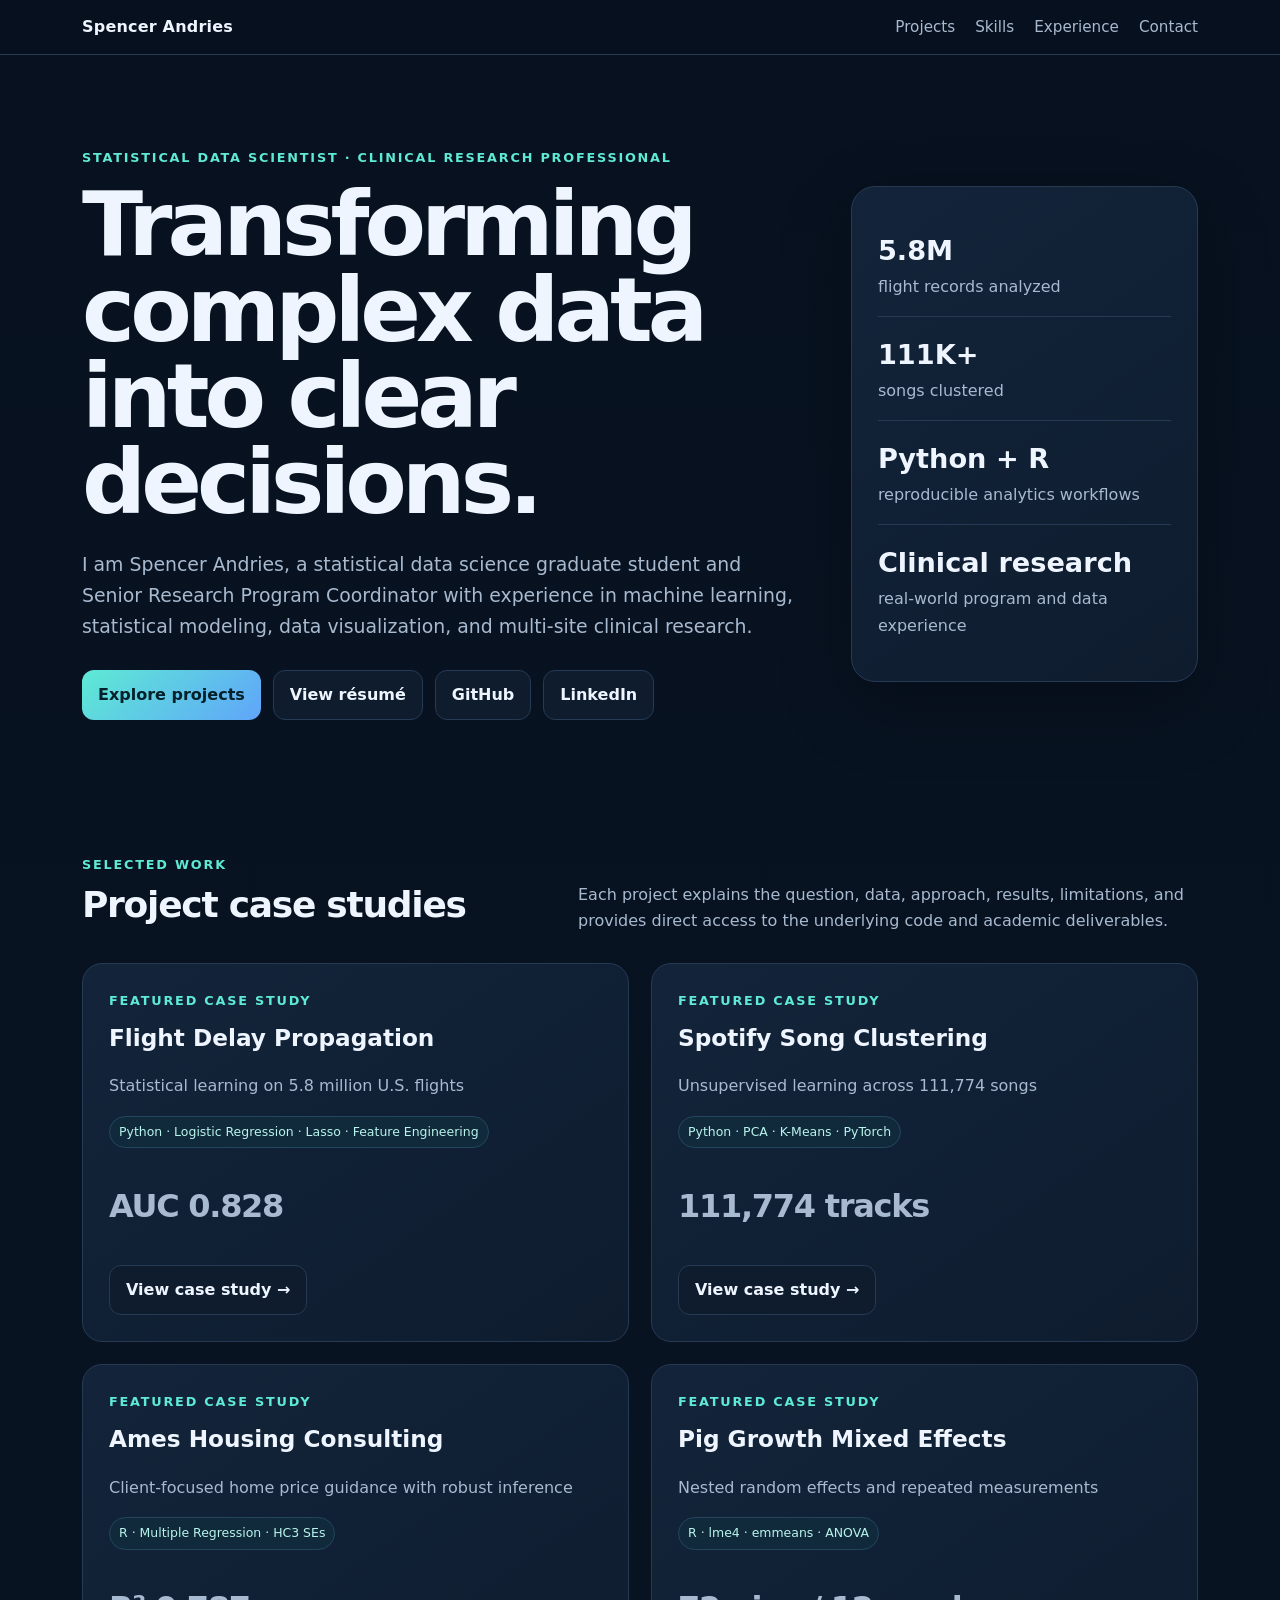
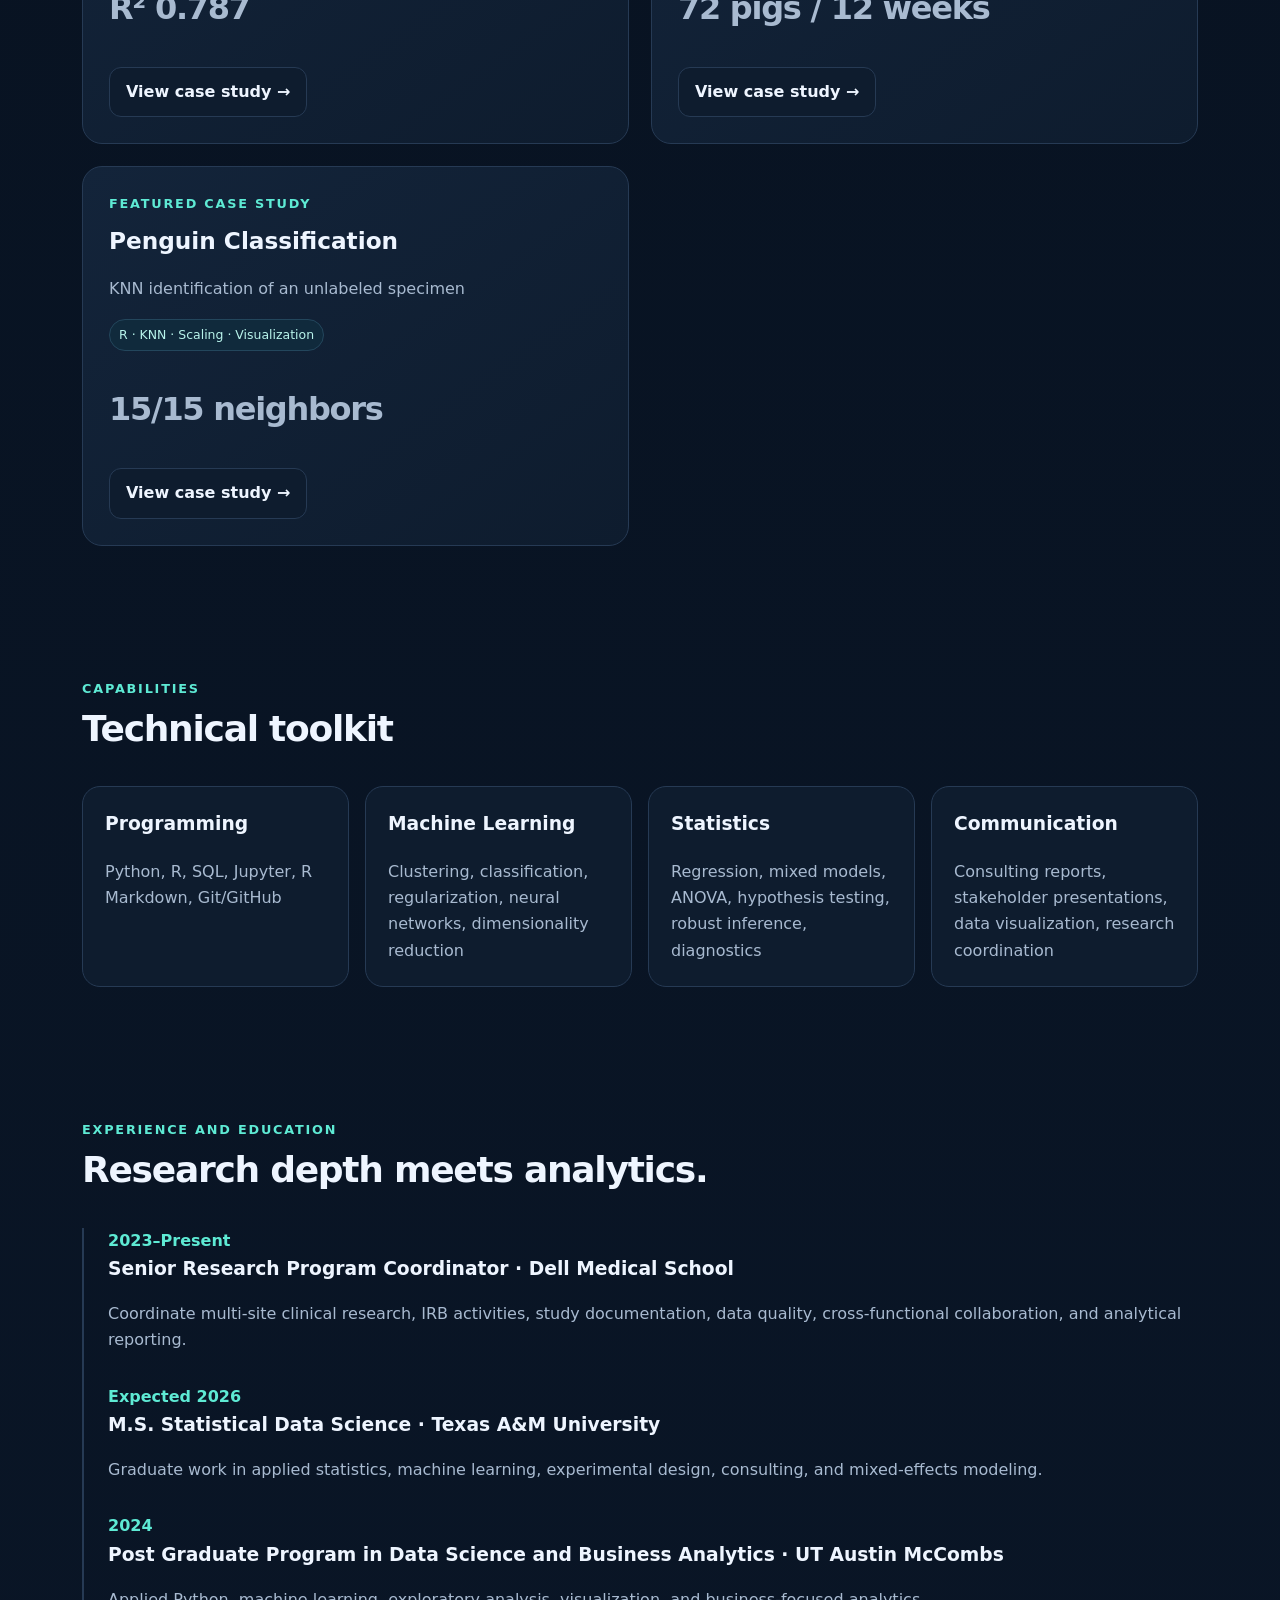
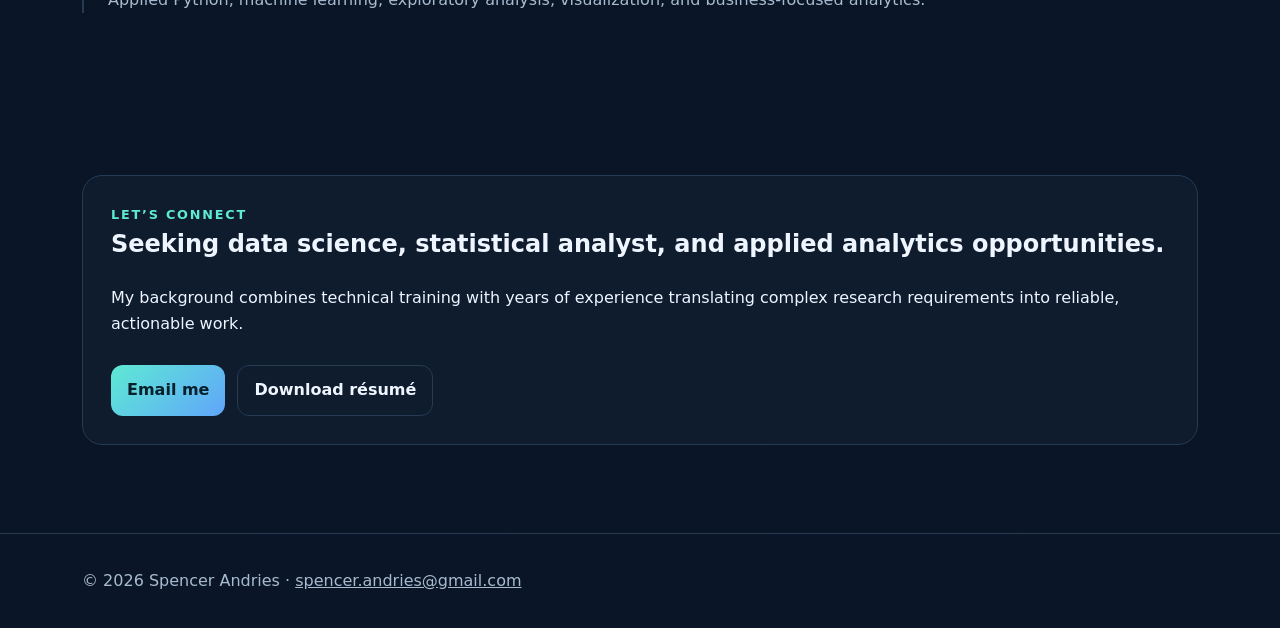
==== commit e5e9bed4: "Revise hero section text in index.html Updated the hero section text for clarity and impact. Turning" ====
--- a/index.html
+++ b/index.html
@@ -1,5 +1,5 @@
-<!doctype html><html lang="en"><head><meta charset="utf-8"><meta name="viewport" content="width=device-width,initial-scale=1"><meta name="description" content="Data science portfolio of Spencer Andries"><title>Spencer Andries | Data Science Portfolio</title><link rel="stylesheet" href="assets/styles.css"></head><body><nav><div class="nav-inner"><a class="brand" href="index.html">Spencer Andries</a><div class="nav-links"><a href="index.html#projects">Projects</a><a href="index.html#skills">Skills</a><a href="index.html#experience">Experience</a><a class="keep" href="mailto:spencer.andries@gmail.com">Contact</a></div></div></nav><main><div class="container"><section class="hero"><div><div class="eyebrow">Statistical Data Scientist · Clinical Research Professional</div><h1>Turning complex data into clear decisions.</h1><p>I am Spencer Andries, a statistical data science graduate student and Senior Research Program Coordinator with experience in machine learning, statistical modeling, data visualization, and multi-site clinical research.</p><div class="button-row"><a class="btn primary" href="#projects">Explore projects</a><a class="btn" href="resume.pdf" target="_blank">View résumé</a><a class="btn" href="https://github.com/Klencer1" target="_blank" rel="noopener">GitHub</a><a class="btn" href="https://www.linkedin.com/in/spencer-andries" target="_blank" rel="noopener">LinkedIn</a></div></div><aside class="stat-panel"><div class="stat"><strong>5.8M</strong><span>flight records analyzed</span></div><div class="stat"><strong>111K+</strong><span>songs clustered</span></div><div class="stat"><strong>Python + R</strong><span>reproducible analytics workflows</span></div><div class="stat"><strong>Clinical research</strong><span>real-world program and data experience</span></div></aside></section>
+<!doctype html><html lang="en"><head><meta charset="utf-8"><meta name="viewport" content="width=device-width,initial-scale=1"><meta name="description" content="Data science portfolio of Spencer Andries"><title>Spencer Andries | Data Science Portfolio</title><link rel="stylesheet" href="assets/styles.css"></head><body><nav><div class="nav-inner"><a class="brand" href="index.html">Spencer Andries</a><div class="nav-links"><a href="index.html#projects">Projects</a><a href="index.html#skills">Skills</a><a href="index.html#experience">Experience</a><a class="keep" href="mailto:spencer.andries@gmail.com">Contact</a></div></div></nav><main><div class="container"><section class="hero"><div><div class="eyebrow">Statistical Data Scientist · Clinical Research Professional</div><h1>Transforming complex data into clear decisions.</h1><p>I am Spencer Andries, a statistical data science graduate student and Senior Research Program Coordinator with experience in machine learning, statistical modeling, data visualization, and multi-site clinical research.</p><div class="button-row"><a class="btn primary" href="#projects">Explore projects</a><a class="btn" href="resume.pdf" target="_blank">View résumé</a><a class="btn" href="https://github.com/Klencer1" target="_blank" rel="noopener">GitHub</a><a class="btn" href="https://www.linkedin.com/in/spencer-andries" target="_blank" rel="noopener">LinkedIn</a></div></div><aside class="stat-panel"><div class="stat"><strong>5.8M</strong><span>flight records analyzed</span></div><div class="stat"><strong>111K+</strong><span>songs clustered</span></div><div class="stat"><strong>Python + R</strong><span>reproducible analytics workflows</span></div><div class="stat"><strong>Clinical research</strong><span>real-world program and data experience</span></div></aside></section>
 <section id="projects"><div class="section-head"><div><div class="eyebrow">Selected work</div><h2>Project case studies</h2></div><p>Each project explains the question, data, approach, results, limitations, and provides direct access to the underlying code and academic deliverables.</p></div><div class="grid"><article class="card"><div class="eyebrow">Featured case study</div><h3>Flight Delay Propagation</h3><p>Statistical learning on 5.8 million U.S. flights</p><div class="tag-row"><span class="tag">Python · Logistic Regression · Lasso · Feature Engineering</span></div><p class="metric">AUC 0.828</p><a class="btn" href="projects/flight-delay/index.html">View case study →</a></article><article class="card"><div class="eyebrow">Featured case study</div><h3>Spotify Song Clustering</h3><p>Unsupervised learning across 111,774 songs</p><div class="tag-row"><span class="tag">Python · PCA · K-Means · PyTorch</span></div><p class="metric">111,774 tracks</p><a class="btn" href="projects/spotify/index.html">View case study →</a></article><article class="card"><div class="eyebrow">Featured case study</div><h3>Ames Housing Consulting</h3><p>Client-focused home price guidance with robust inference</p><div class="tag-row"><span class="tag">R · Multiple Regression · HC3 SEs</span></div><p class="metric">R² 0.787</p><a class="btn" href="projects/ames-housing/index.html">View case study →</a></article><article class="card"><div class="eyebrow">Featured case study</div><h3>Pig Growth Mixed Effects</h3><p>Nested random effects and repeated measurements</p><div class="tag-row"><span class="tag">R · lme4 · emmeans · ANOVA</span></div><p class="metric">72 pigs / 12 weeks</p><a class="btn" href="projects/mixed-effects/index.html">View case study →</a></article><article class="card"><div class="eyebrow">Featured case study</div><h3>Penguin Classification</h3><p>KNN identification of an unlabeled specimen</p><div class="tag-row"><span class="tag">R · KNN · Scaling · Visualization</span></div><p class="metric">15/15 neighbors</p><a class="btn" href="projects/penguin-classification/index.html">View case study →</a></article></div></section>
 <section id="skills"><div class="section-head"><div><div class="eyebrow">Capabilities</div><h2>Technical toolkit</h2></div></div><div class="skills"><div class="skill-group"><h3>Programming</h3><p>Python, R, SQL, Jupyter, R Markdown, Git/GitHub</p></div><div class="skill-group"><h3>Machine Learning</h3><p>Clustering, classification, regularization, neural networks, dimensionality reduction</p></div><div class="skill-group"><h3>Statistics</h3><p>Regression, mixed models, ANOVA, hypothesis testing, robust inference, diagnostics</p></div><div class="skill-group"><h3>Communication</h3><p>Consulting reports, stakeholder presentations, data visualization, research coordination</p></div></div></section>
 <section id="experience"><div class="section-head"><div><div class="eyebrow">Experience and education</div><h2>Research depth meets analytics.</h2></div></div><div class="timeline"><div class="timeline-item"><div class="meta">2023–Present</div><h3>Senior Research Program Coordinator · Dell Medical School</h3><p>Coordinate multi-site clinical research, IRB activities, study documentation, data quality, cross-functional collaboration, and analytical reporting.</p></div><div class="timeline-item"><div class="meta">Expected 2026</div><h3>M.S. Statistical Data Science · Texas A&M University</h3><p>Graduate work in applied statistics, machine learning, experimental design, consulting, and mixed-effects modeling.</p></div><div class="timeline-item"><div class="meta">2024</div><h3>Post Graduate Program in Data Science and Business Analytics · UT Austin McCombs</h3><p>Applied Python, machine learning, exploratory analysis, visualization, and business-focused analytics.</p></div></div></section>
-<section><div class="content-card"><div class="eyebrow">Let’s connect</div><h2>Seeking data science, statistical analyst, and applied analytics opportunities.</h2><p>My background combines technical training with years of experience translating complex research requirements into reliable, actionable work.</p><div class="button-row"><a class="btn primary" href="mailto:spencer.andries@gmail.com">Email me</a><a class="btn" href="resume.pdf" target="_blank">Download résumé</a></div></div></section></div></main><footer><div class="container">© 2026 Spencer Andries · <a href="mailto:spencer.andries@gmail.com">spencer.andries@gmail.com</a></div></footer><script src="assets/script.js"></script></body></html>+<section><div class="content-card"><div class="eyebrow">Let’s connect</div><h2>Seeking data science, statistical analyst, and applied analytics opportunities.</h2><p>My background combines technical training with years of experience translating complex research requirements into reliable, actionable work.</p><div class="button-row"><a class="btn primary" href="mailto:spencer.andries@gmail.com">Email me</a><a class="btn" href="resume.pdf" target="_blank">Download résumé</a></div></div></section></div></main><footer><div class="container">© 2026 Spencer Andries · <a href="mailto:spencer.andries@gmail.com">spencer.andries@gmail.com</a></div></footer><script src="assets/script.js"></script></body></html>
